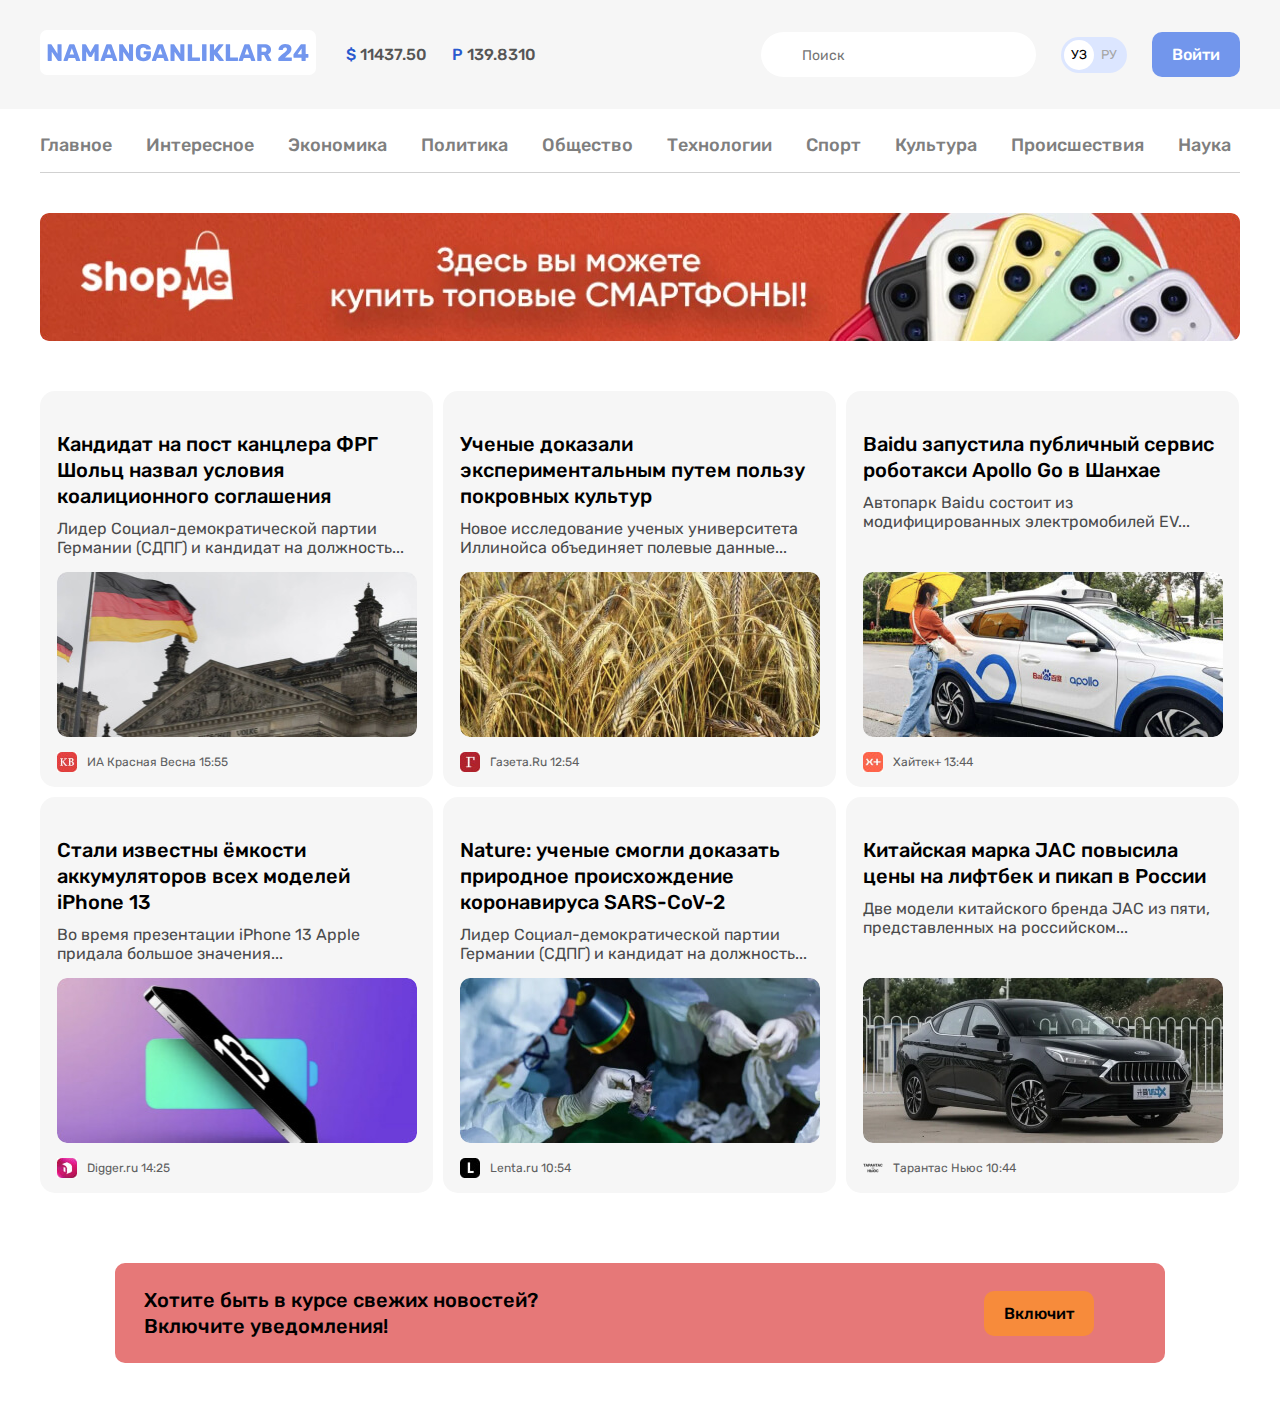
==== index.html @ 2411f26d "add notification cta" ====
<!DOCTYPE html>
<html lang="uz">
<head>
  <meta charset="UTF-8">
  <meta http-equiv="X-UA-Compatible" content="IE=edge">
  <meta name="viewport" content="width=device-width, initial-scale=1.0">

  <!-- CSS -->
  <link rel="stylesheet" href="css/normalize.css">
  <link rel="stylesheet" href="css/style.css">

  <!-- GOOGLE FONS -->
  <link rel="preconnect" href="https://fonts.googleapis.com">
  <link rel="preconnect" href="https://fonts.gstatic.com" crossorigin>
  <link href="https://fonts.googleapis.com/css2?family=Rubik:wght@400;500;700&display=swap" rel="stylesheet">

  <!-- Title -->
  <title>NAMANGANLIKLAR24</title>
</head>
<body>

  <!-- SITE HEADER -->
  <header class="site-header">
      <!-- SITE-HEADER-TOP -->

    <div class="site-header-top">
      <div class="site-header-top-container container">
          <!-- SITE LOGO -->

          <a class="site-logo" href="index.html">
            <img src="imgs/NAMANGANLIKLAR-24.svg" alt="site-loge-img" width="276" height="45">
          </a>

          <!-- CURRENCY RATES -->

          <ul class="currency-rates">
            <li class="currency-rates-item">
              <b class="currency-rates-tipe">$</b>
              <span class="currency-rates-value">11437.50</span>
            </li>
            <li class="currency-rates-item">
              <b class="currency-rates-tipe">P</b>
              <span class="currency-rates-value">139.8310</span>
            </li>
          </ul>

          <!-- GLOBAL-SEARCH-FORM -->
          <form class="global-search-form" action="https://echo.htmlacademy.ru" method="get">
            <input class="global-search-form-input" type="search" name="search" placeholder="Поиск" aria-label="Поиск" required>
        </form>
          <!-- LANG TOGGLE -->

          <div class="lang-toggle">
            <a class="lang-toggle-link lang-toggle-link-active" href="index.html">УЗ</a>
            <a class="lang-toggle-link" href="index.html/ru">РУ</a>
          </div>

          <!-- SITE HEADER AUTH -->
            <a class="button button-primary" href="#">Войти</a>
      </div>
    </div>


    <!-- HEADER BOTTOM -->

    <div class="container">
      <!-- SITENAV -->

      <nav class="site-nav">
        <ul class="site-nav-list">
          <li class="sitenav-item"><a class="sitenav-link" href="#">Главное </a> </li>
          <li class="sitenav-item"><a class="sitenav-link" href="#">Интересное </a> </li>
        <li class="sitenav-item"><a class="sitenav-link" href="#">Экономика </a> </li>
        <li class="sitenav-item"><a class="sitenav-link" href="#">Политика </a> </li>
        <li class="sitenav-item"><a class="sitenav-link" href="#">Общество </a> </li>
        <li class="sitenav-item"><a class="sitenav-link" href="#">Технологии </a> </li>
        <li class="sitenav-item"><a class="sitenav-link" href="#">Спорт </a> </li>
        <li class="sitenav-item"><a class="sitenav-link" href="#">Культура </a> </li>
        <li class="sitenav-item"><a class="sitenav-link" href="#">Происшествия </a> </li>
        <li class="sitenav-item"><a class="sitenav-link" href="#">Наука </a> </li>
      </ul>
    </nav>

    <!-- SITE-HEADER-BANNER -->
    <aside>
      <a class="site-header-banner-link" href="https://olcha.uz" target="_blank">
        <img class="site-header-banner-img" src="imgs/banner-N24.jpg" alt="site-header-banner-link" width="1200" height="128" srcset="imgs/banner-N24.jpg 1x , imgs/banner-N24@2x.jpg 2x">
      </a>
    </aside>
  </div>

</header>

<!-- SITE-MAIN-SECTION -->
  <main class="main-content">
    <div class="container">
      <!-- TOP-NEW -->
      <section class="top-news">
        <!-- NEWS-GRID-ITEM -->

        <!-- 1-item -->
        <article class="grid-item article-card">
          <div>
            <h3 class="article-card-heading">
              <a class="article-card-link" href="#">Кандидат на пост канцлера ФРГ Шольц назвал условия коалиционного соглашения</a>
            </h3>
            <p class="article-card-text">Лидер Социал-демократической партии Германии (СДПГ) и кандидат на должность...</p>
          </div>
          <img class="article-card-img" src="imgs/grid-news/germany.jpg" alt="germany-flag-photo" width="360" height="165" srcset="imgs/grid-news/germany.jpg 1x , imgs/grid-news/germany@2x.jpg 2x">
          <footer class="article-card-footer">
            <img class="article-card-source-icon" src="imgs/grid-news/krasnaya-visna.jpg" alt="krasnaya-visna-logo" width="20" height="20" srcset="imgs/grid-news/krasnaya-visna.jpg 1x, imgs/grid-news/krasnaya-visna@2x.jpg 2x">
            <div class="article-card-source-time">
              <span class="article-card-source">ИА Красная Весна</span>
              <time datetime="2023-04-15T15:55:00">15:55</time>
            </div>
          </footer>
        </article>

        <!-- 2-item -->
        <article class="grid-item article-card">
          <div>
            <h3 class="article-card-heading">
              <a class="article-card-link" href="#">Ученые доказали экспериментальным путем пользу покровных культур</a>
            </h3>
            <p class="article-card-text">Новое исследование ученых университета Иллинойса объединяет полевые данные...</p>
          </div>
          <img class="article-card-img" src="imgs/grid-news/wheat.jpg" alt="wheat-photo" width="360" height="165" srcset="imgs/grid-news/wheat.jpg 1x, imgs/grid-news/wheat@2x.jpg 2x">
          <footer class="article-card-footer">
            <img class="article-card-source-icon" src="imgs/grid-news/gazita.ru.jpg" alt="gazita.ru-icon" width="20" height="20" srcset="imgs/grid-news/gazita.ru.jpg 1x, imgs/grid-news/gazita.ru@2x.jpg ">
            <div class="article-card-source-time">
              <span class="article-card-source">Газета.Ru</span>
              <time datetime="2023-04-15T12:54:00">12:54</time>
            </div>
          </footer>
        </article>

        <!-- 3-item -->
        <article class="grid-item article-card">
          <div>
            <h3 class="article-card-heading">
              <a class="article-card-link" href="#">Baidu запустила публичный сервис роботакси Apollo Go в Шанхае</a>
            </h3>
            <p class="article-card-text">Автопарк Baidu состоит из модифицированных электромобилей EV... </p>
          </div>
          <img class="article-card-img" src="imgs/grid-news/Apollo-Go.jpg" alt="taxi-type" width="360" height="165" srcset="imgs/grid-news/Apollo-Go.jpg 1x, imgs/grid-news/Apollo-Go@2x.jpg 2x">
          <footer class="article-card-footer">
            <img class="article-card-source-icon" src="imgs/grid-news/hytek-plus.jpg" alt="icon" width="20" height="20" srcset="imgs/grid-news/hytek-plus.jpg 1x, imgs/grid-news/hytek-plus@2x.jpg 2x">
            <div class="article-card-source-time">
              <span class="article-card-source">Хайтек+</span>
              <time datetime="2023-04-15T13:44:00">13:44</time>
            </div>
          </footer>
        </article>

        <!-- 4-item -->
        <article class="grid-item article-card">
          <div>
            <h3 class="article-card-heading">
              <a class="article-card-link" href="#">Стали известны ёмкости аккумуляторов всех моделей iPhone 13</a>
            </h3>
            <p class="article-card-text">Во время презентации iPhone 13 Apple придала большое значения...</p>
          </div>
          <img class="article-card-img" src="imgs/grid-news/iphone-13.jpg" alt="iphone-13" width="360" height="165" srcset="imgs/grid-news/iphone-13.jpg 1x, imgs/grid-news/iphone-13@2x.jpg 2x">
          <footer class="article-card-footer">
            <img class="article-card-source-icon" src="imgs/grid-news/digger.ru.jpg" alt="" width="20" height="20" srcset="imgs/grid-news/digger.ru.jpg 1x, imgs/grid-news/digger.ru@2x.jpg 2x">
            <div class="article-card-source-time">
              <span class="article-card-source">Digger.ru</span>
              <time datetime="2023-04-15T14:25:00">14:25</time>
            </div>
          </footer>
        </article>

        <!-- 5-item -->
        <article class="grid-item article-card">
          <div>
            <h3 class="article-card-heading">
              <a class="article-card-link" href="#">Nature: ученые смогли доказать природное происхождение коронавируса SARS-CoV-2</a>
            </h3>
            <p class="article-card-text">Лидер Социал-демократической партии Германии (СДПГ) и кандидат на должность...</p>
          </div>
          <img class="article-card-img" src="imgs/grid-news/SARS-CoV-2.jpg" alt="doctors" width="360" height="165" srcset="imgs/grid-news/SARS-CoV-2.jpg 1x, imgs/grid-news/SARS-CoV-2@2x.jpg 2x">
          <footer class="article-card-footer">
            <img class="article-card-source-icon" src="imgs/grid-news/lenta.ru.jpg" alt="" width="20" height="20" srcset="imgs/grid-news/lenta.ru.jpg 1x, imgs/grid-news/lenta.ru@2x.jpg 2x">
            <div class="article-card-source-time">
              <span class="article-card-source">Lenta.ru</span>
              <time datetime="2023-04-15T10:54:00">10:54</time>
            </div>
          </footer>
        </article>

        <!-- 6-item -->
        <article class="grid-item article-card">
          <div>
            <h3 class="article-card-heading">
              <a class="article-card-link" href="#">Китайская марка JAC повысила цены на лифтбек и пикап в России</a>
            </h3>
            <p class="article-card-text">Две модели китайского бренда JAC из пяти, представленных на российском...</p>
          </div>
          <img class="article-card-img" src="imgs/grid-news/JAC-car.jpg" alt="JAC-car" width="360" height="165" srcset="imgs/grid-news/JAC-car.jpg 1x, imgs/grid-news/JAC-car@2x.jpg 2x">
          <footer class="article-card-footer">
            <img class="article-card-source-icon" src="imgs/grid-news/taranatas-news.png" alt="" width="20" height="20" srcset="imgs/grid-news/taranatas-news.png 1x, imgs/grid-news/taranatas-news@2x.png 2x">
            <div class="article-card-source-time">
              <span class="article-card-source">Тарантас Ньюс</span>
              <time datetime="2023-04-15T10:44:00">10:44</time>
            </div>
          </footer>
        </article>
      </section>

      <!-- NOTIFICATION CTA -->

      <section class="notification-cta">
        <div class="notification-cta-text">Хотите быть в курсе свежих новостей?
          <br> Включите уведомления!
        </div>
        <button class="button button-orange">Включит</button>
      </section>
    </div>
  </main>
</body>
</html>
---- css/style.css ----
*{
  box-sizing: border-box;
}

*:focus{
  outline: 5px dotted #7296ec;
  outline-offset: 3px;
}
html{
  height: 100%;
  scroll-behavior: smooth;
}
body{
  display: flex;
  flex-direction: column;
  height: 100%;
  margin: 0;
  padding: 0;
  font-family: "Rubik", "Arial",  sans-serif;
  font-style: normal;
  font-weight: 400;
  font-size: 16px;
  line-height: 22px;
  color: #4A4B4C;
  line-height: normal;

}


/* CONTAINER */

.container{
  width: 100%;
  max-width: 1240px;
  padding-right: 20px;
  padding-left: 20px;
  margin-right: auto;
  margin-left: auto;
}
/* SITE HEADER */

/* SITE-HEADER TOP */

.site-header-top {
  background: #F6F6F6;
  padding-top: 30px;
  padding-bottom: 30px;
  margin-bottom: 10px;
}
.site-header-top-container{
  display: flex;
  align-items: center;

}

.site-logo{
  margin-right: 30px;
}
.site-logo:hover{
  opacity: 0.8;
}

.site-logo:active{
  opacity: 0.6;
}

/* currency-rates */

.currency-rates {
  display: flex;
  align-items:center;
  margin: 0;
  padding: 0;
  margin-right: auto;
  list-style: none;
}
.currency-rates-item:not(:last-child) {
  margin-right: 25px;
}

.currency-rates-tipe {
  font-weight: 500;
  font-size: 16px;
  line-height: 19px;
  color: #2959ce;
}
.currency-rates-value {
  font-weight: 500;
  font-size: 16px;
  line-height: 19px;
  color:#555555;
}

/* GLOBAL_SEARCH_FORM */

.global-search-form {
  margin-right: 25px;
}

.global-search-form-input {
  width: 275px;
  padding-top: 15px;
  padding-bottom: 13px;
  padding-left: 41px;
  background: #FFFFFF;
  border-radius: 60px;
  font-size: 14px;
  line-height: 17px;
  color: #8D8D8D;
  border:none;
}

/* LANG TOGGLE */
.lang-toggle {
  display: flex;
  padding: 3px;
  background: #DCE6FF;
  border-radius: 39px;
  margin-right: 25px;
}
.lang-toggle-link {
  margin: 0;
  width: 30px;
  height: 30px;
  border-radius: 50%;
  line-height: 30px;
  font-weight: 400;
  font-size: 13px;
  line-height: 30px;
  text-align: center;
  text-decoration: none;
  color: #a6a6a6;
}

.lang-toggle-link:active {
  background-color: #fff;

}
.lang-toggle-link-active {
  background-color: #fff;
  color:#000000;
}

/* BUTTON */
.button {
  border:none;
  font-size: 16px;
  line-height: 19px;
  font-weight: 500;
  display: inline-block;
  text-align: center;
  padding: 13px 20px;
  text-decoration: none;
  border-radius: 10px;
  cursor: pointer;
}
.button-primary {
  background: #7296ec;
  color:#fff;
}

.button-orange {
  background: #F78B3B;
}

button:hover{
  opacity: 0.8;
}

button:active{
  opacity: 0.6;
}

/* SITENAV */

.site-nav {
  padding-bottom: 12px;
  padding-top: 12px;
  border-bottom: 1px solid #d1d1d1;
  margin-bottom: 40px;
}
.site-nav-list {
  display: flex;
  flex-wrap: wrap;
  align-items:center;
  list-style: none;
  margin: 0;
  padding: 0;
  margin-right: auto;
  margin-left: auto;

}

.sitenav-item{
  margin-top: 4px;
  margin-bottom: 4px;
}
.sitenav-item:not(:last-child) {
  margin-right: 34px;

}
.sitenav-link {
  display: block;
  font-style: normal;
  font-weight: 500;
  font-size: 18px;
  line-height: 21px;
  text-align: center;
  color: #7F7F7F;
  text-decoration: none;
}

.sitenav-link:hover{
  color:#7296ec;
}

.sitenav-link:active{
  opacity: 0.6;
}

  /* site-header banner */

.site-header-banner-link{
  display: flex;
}

.site-header-banner-img{
  border-radius: 9px
}

/* GRID NEWS */
.top-news {
  display: flex;
  flex-wrap: wrap;
  padding-top: 50px;
  margin-left: -10px;
}

.grid-item {
  width: 393px;
  margin-left: 10px;
  margin-bottom: 10px;
}

.article-card {
  display: flex;
  flex-direction: column;
  padding: 20px 17px 15px;
  border-radius: 15px;
  background: #F6F6F6;
}
.article-card-heading {
  font-weight: 500;
  font-size: 20px;
  line-height: 26px;
  font-style: normal;
  margin-bottom: 10px;
}
.article-card-link {
  display: inline-block;
  text-decoration: none;
  color: #000000;
}
.article-card-link:hover {
  color:#7296ec;
}

.article-card-link:active {
  opacity: 0.6;
}

.article-card-text{
  margin-top: 0px;
  margin-bottom: 15px;
}

.article-card-img {
  margin-top: auto;
  display: block;
  width: 360px;
  height: 165px;
  border-radius: 10px;
  margin-bottom: 15px;
}
.article-card-footer {
  display: flex;
  align-items: center;
}
.article-card-source-icon {
  display: block;
  width: 20px;
  height: 20px;
  margin-right: 10px;
}
.article-card-source-time {
  font-size: 12px;
  line-height: 14px;
  color: #5e5f61;
}

/* NOTIFICATION CTA  */
.notification-cta {
  border-radius: 10px;
  width: 1050px;
  margin: 60px 75px;
  display: flex;
  justify-content: space-between;
  align-items: center;
  background-color: #e67878;
  padding: 24px 71px 24px 29px;
}
.notification-cta-text {
  font-weight: 500;
  font-size: 20px;
  line-height: 26px;
  color: #000000;
}
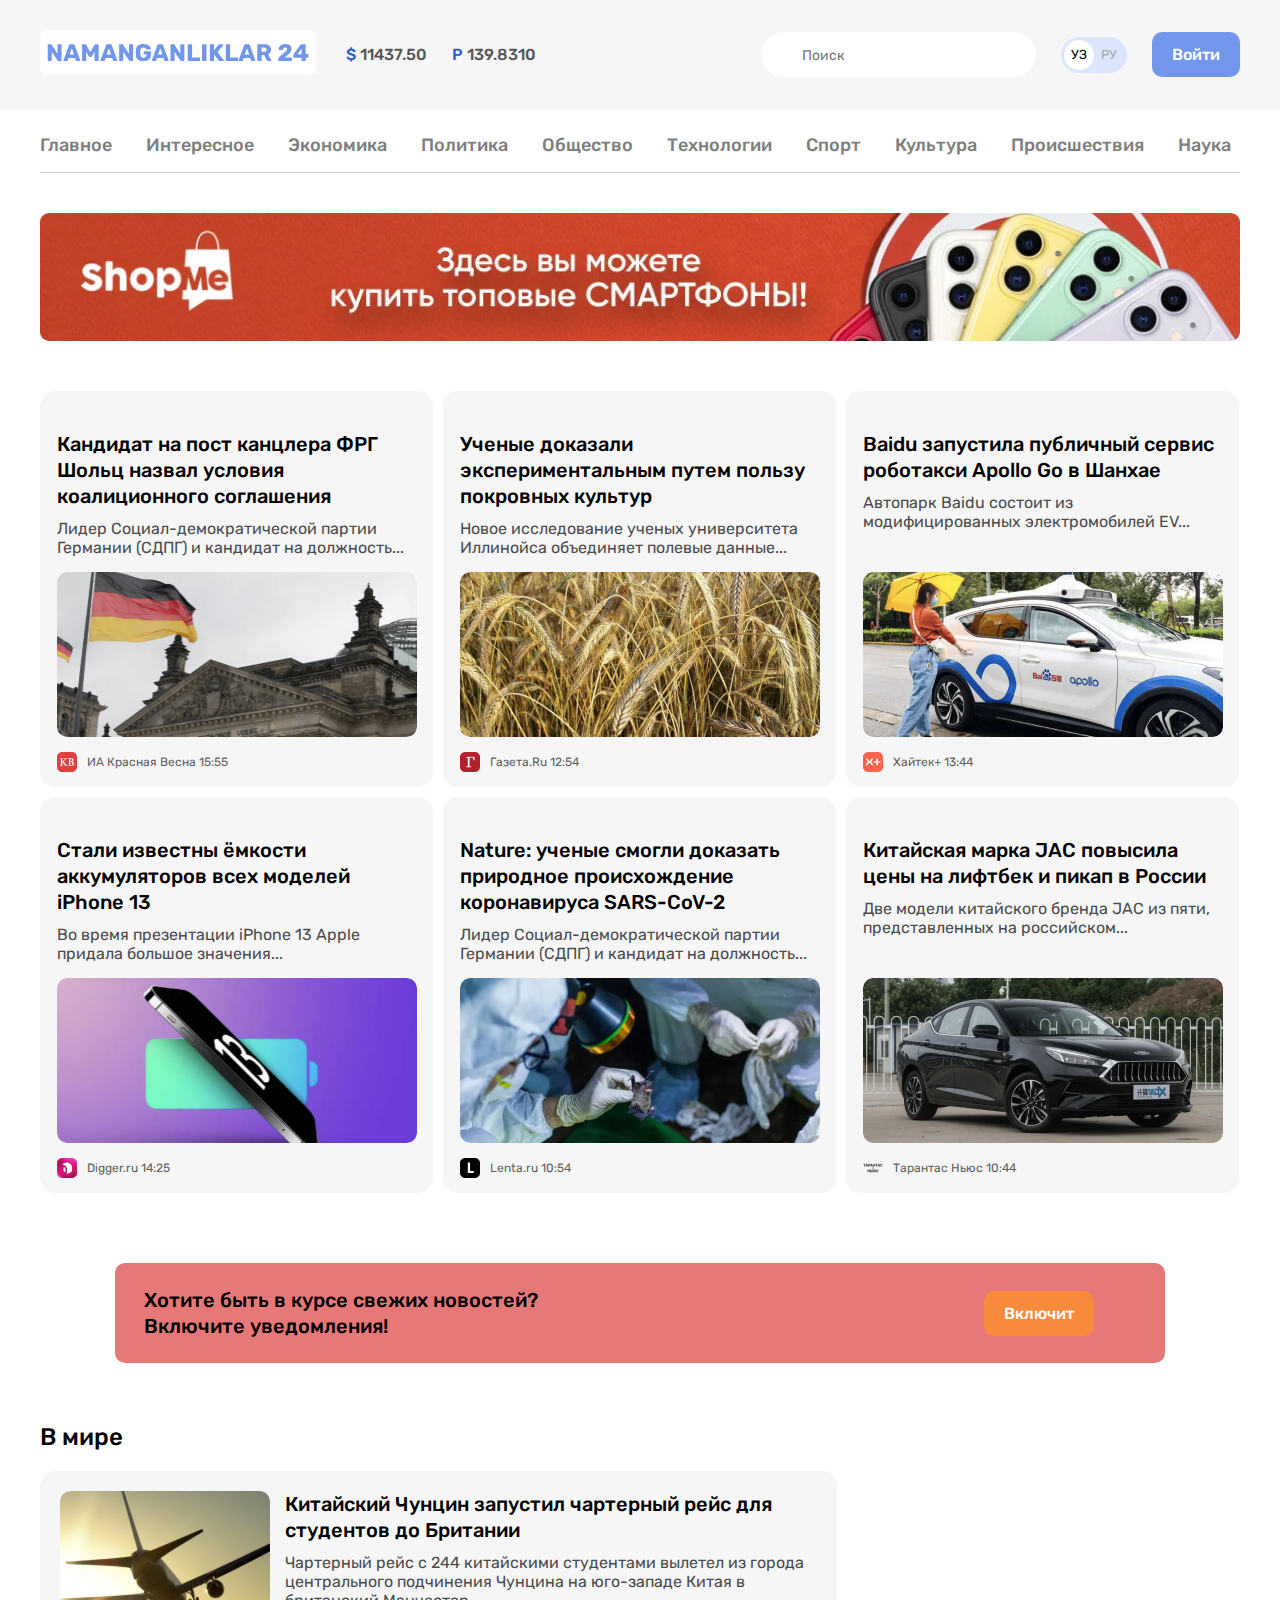
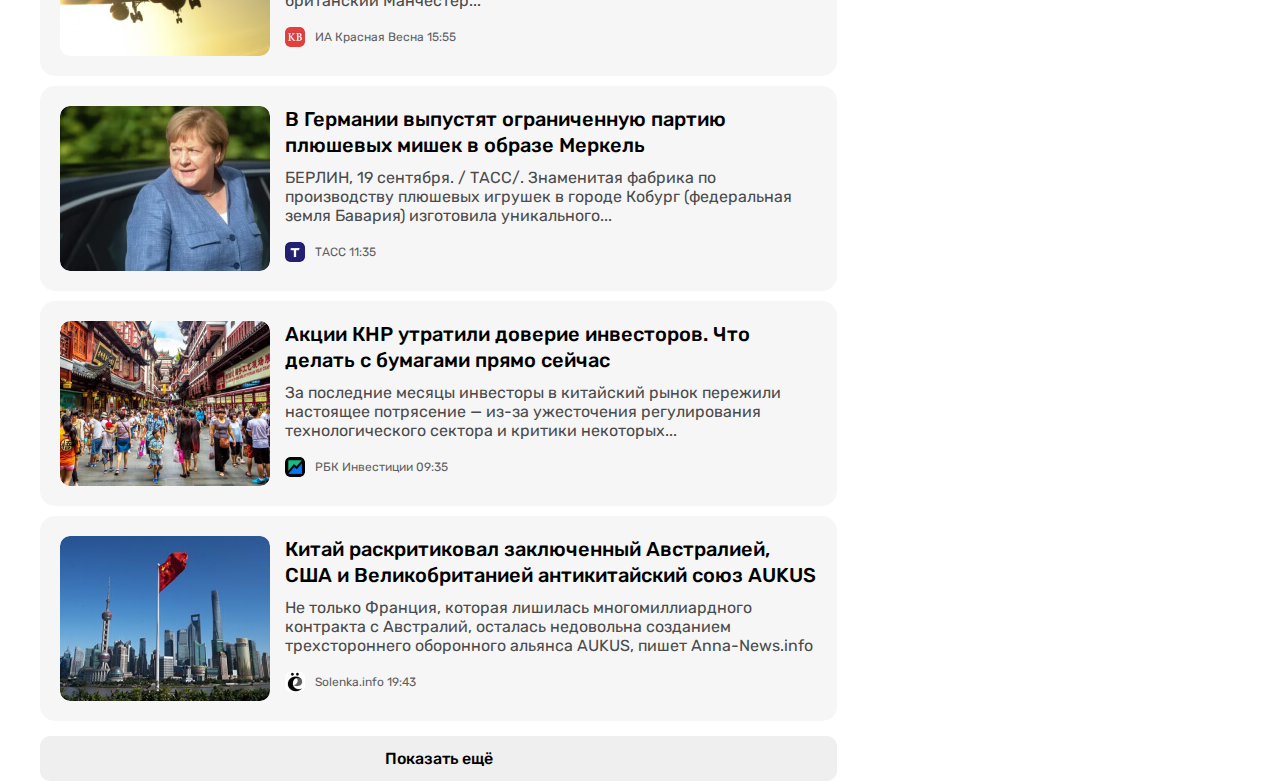
==== commit 7b185ea7: "add site main with button" ====
--- a/index.html
+++ b/index.html
@@ -215,6 +215,94 @@
         </div>
         <button class="button button-orange">Включит</button>
       </section>
+
+      <!-- WORLD NEWS -->
+
+      <section class="global-news">
+        <h2 class="global-news-heading">В мире</h2>
+        <div class="news-list">
+
+          <!-- 1-item -->
+          <div class="news-list-item article-card-horizontal">
+            <img class="article-card-horizontal-img" src="imgs/В мире/airplane.jpg" alt="airplane" width="210" height="165" srcset="imgs/В мире/airplane.jpg 1x, imgs/В мире/airplane@2x.jpg 2x">
+
+            <div class="article-card-horizontal-content">
+              <a class="article-card-horizontal-heading-link" href="#">
+                <h3 class="article-card-horizontal-heading">Китайский Чунцин запустил чартерный рейс для студентов до Британии</h3>
+              </a>
+                <p class="article-card-horizontal-text">Чартерный рейс с 244 китайскими студентами вылетел из города центрального подчинения Чунцина на юго-западе Китая в британский Манчестер...</p>
+
+              <footer class="article-card-horizontal-footer">
+                <img class="article-card-horizontal-source-icon" src="imgs/grid-news/krasnaya-visna.jpg" alt="krasnaya-visna-logo" width="20" height="20" srcset="imgs/grid-news/krasnaya-visna.jpg 1x, imgs/grid-news/krasnaya-visna@2x.jpg 2x">
+                <div class="article-card-horizontal-source-time">
+                  <span class="article-card-horizontal-source">ИА Красная Весна</span>
+                  <time datetime="2023-04-15T15:55:00">15:55</time>
+                </div>
+              </footer>
+            </div>
+          </div>
+
+          <!-- 2-item -->
+          <div class="news-list-item article-card-horizontal">
+            <img class="article-card-horizontal-img" src="imgs/В мире/woman.jpg" alt="" width="210" height="165" srcset="imgs/В мире/woman.jpg 1x, imgs/В мире/woman@2x.jpg 2x">
+
+            <div class="article-card-horizontal-content">
+              <a class="article-card-horizontal-heading-link" href="#">
+                <h3 class="article-card-horizontal-heading">В Германии выпустят ограниченную партию плюшевых мишек в образе Меркель</h3>
+              </a>     <p class="article-card-horizontal-text">БЕРЛИН, 19 сентября. / ТАСС/. Знаменитая фабрика по производству плюшевых игрушек в городе Кобург (федеральная земля Бавария) изготовила уникального...</p>
+
+              <footer class="article-card-horizontal-footer">
+                <img class="article-card-horizontal-source-icon" src="imgs/В мире/tacc.jpg" alt="krasnaya-visna-logo" width="20" height="20" srcset="imgs/В мире/tacc.jpg 1x, imgs/В мире/tacc@2x.jpg 2x">
+                <div class="article-card-horizontal-source-time">
+                  <span class="article-card-horizontal-source">ТАСС</span>
+                  <time datetime="2023-04-15T11:35:00">11:35</time>
+                </div>
+              </footer>
+            </div>
+          </div>
+
+          <!-- 3-item -->
+          <div class="news-list-item article-card-horizontal">
+            <img class="article-card-horizontal-img" src="imgs/В мире/street.jpg" alt="street with people" width="210" height="165" srcset="imgs/В мире/street.jpg 1x, imgs/В мире/street@2x.jpg 2x">
+
+            <div class="article-card-horizontal-content">
+              <a class="article-card-horizontal-heading-link" href="#">
+                <h3 class="article-card-horizontal-heading">Акции КНР утратили доверие инвесторов. Что делать с бумагами прямо сейчас</h3>
+              </a>    <p class="article-card-horizontal-text">За последние месяцы инвесторы в китайский рынок пережили настоящее потрясение — из-за ужесточения регулирования технологического сектора и критики некоторых...</p>
+
+              <footer class="article-card-horizontal-footer">
+                <img class="article-card-horizontal-source-icon" src="imgs/В мире/rbk.jpg" alt="krasnaya-visna-logo" width="20" height="20" srcset="imgs/В мире/rbk.jpg 1x, imgs/В мире/rbk@2x.jpg 2x">
+                <div class="article-card-horizontal-source-time">
+                  <span class="article-card-horizontal-source">РБК Инвестиции</span>
+                  <time datetime="2023-04-15T09:35:00">09:35</time>
+                </div>
+              </footer>
+            </div>
+          </div>
+
+          <!-- 4-item -->
+          <div class="news-list-item article-card-horizontal">
+            <img class="article-card-horizontal-img" src="imgs/В мире/AUKUS.jpg" alt="chines flag" width="210" height="165" srcset="imgs/В мире/AUKUS.jpg 1x, imgs/В мире/AUKUS@2x.jpg 2x">
+
+            <div class="article-card-horizontal-content">
+              <a class="article-card-horizontal-heading-link" href="#">
+                <h3 class="article-card-horizontal-heading">Китай раскритиковал заключенный Австралией, США и Великобританией антикитайский союз AUKUS</h3>
+              </a>
+
+              <p class="article-card-horizontal-text">Не только Франция, которая лишилась многомиллиардного контракта с Австралий, осталась недовольна созданием трехстороннего оборонного альянса AUKUS, пишет Anna-News.info</p>
+
+              <footer class="article-card-horizontal-footer">
+                <img class="article-card-horizontal-source-icon" src="imgs/В мире/salinka.info.jpg" alt="krasnaya-visna-logo" width="20" height="20" srcset="imgs/В мире/salinka.info.jpg 1x, imgs/В мире/salinka.info@2x.jpg 2x">
+                <div class="article-card-horizontal-source-time">
+                  <span class="article-card-horizontal-source">Solenka.info</span>
+                  <time datetime="2023-04-15T19:43:00">19:43</time>
+                </div>
+              </footer>
+            </div>
+          </div>
+        </div>
+        <button class="button button-block " type="button">Показать ещё </button>
+      </section>
     </div>
   </main>
 </body>
--- a/css/style.css
+++ b/css/style.css
@@ -161,8 +161,13 @@
 
 .button-orange {
   background: #F78B3B;
-}
-
+  color:#ffffff;
+}
+
+.button-block{
+  display: block;
+  width: 100%;
+}
 button:hover{
   opacity: 0.8;
 }
@@ -315,3 +320,92 @@
   line-height: 26px;
   color: #000000;
 }
+
+/* GLOBAL-NEWS */
+.global-news{
+  width: 797px;
+}
+
+.global-news-heading{
+  font-weight: 500;
+  font-size: 24px;
+  line-height: 28px;
+  color: #000000;
+  margin: 0;
+  margin-bottom: 20px;
+}
+
+.news-list{
+  display: flex;
+  flex-direction: column;
+  margin-bottom: 15px;
+}
+.news-list-item:not(:last-child) {
+  margin-bottom: 10px;
+
+}
+
+/* ARTICALE-CARD-HORIZONTAL */
+.article-card-horizontal {
+  display: flex;
+  align-items: flex-start;
+  padding: 20px 17px 20px 20px;
+  border-radius: 15px;
+  background: #F6F6F6;
+}
+.article-card-horizontal-img {
+  width: 210px;
+  height: 165px;
+  object-fit: cover;
+  margin-right: 15px;
+  border-radius: 10px;
+}
+.article-card-horizontal-content {
+  flex-grow: 1;
+
+}
+.article-card-horizontal-heading {
+  font-weight: 500;
+  font-size: 20px;
+  line-height: 26px;
+  font-style: normal;
+  margin: 0;
+  margin-bottom: 10px;
+}
+
+.article-card-horizontal-heading-link{
+  margin: 0;
+  display: inline-block;
+  text-decoration: none;
+  color: #000000;
+}
+
+.article-card-horizontal-heading-link:hover {
+  color:#7296ec;
+}
+
+.article-card-horizontal-heading-link:active {
+  opacity: 0.6;
+}
+.article-card-horizontal-text {
+  margin: 0;
+  margin-bottom: 17px;
+}
+.article-card-horizontal-footer {
+  display: flex;
+  align-items: center
+}
+.article-card-horizontal-source-icon {
+  width: 20px;
+  height: 20px;
+  border-radius: 5px;
+  object-fit: cover;
+  margin-right: 10px;
+}
+.article-card-horizontal-source-time {
+  display: block;
+  font-size: 12px;
+  line-height: normal;
+  color: #5e5f61;
+
+}
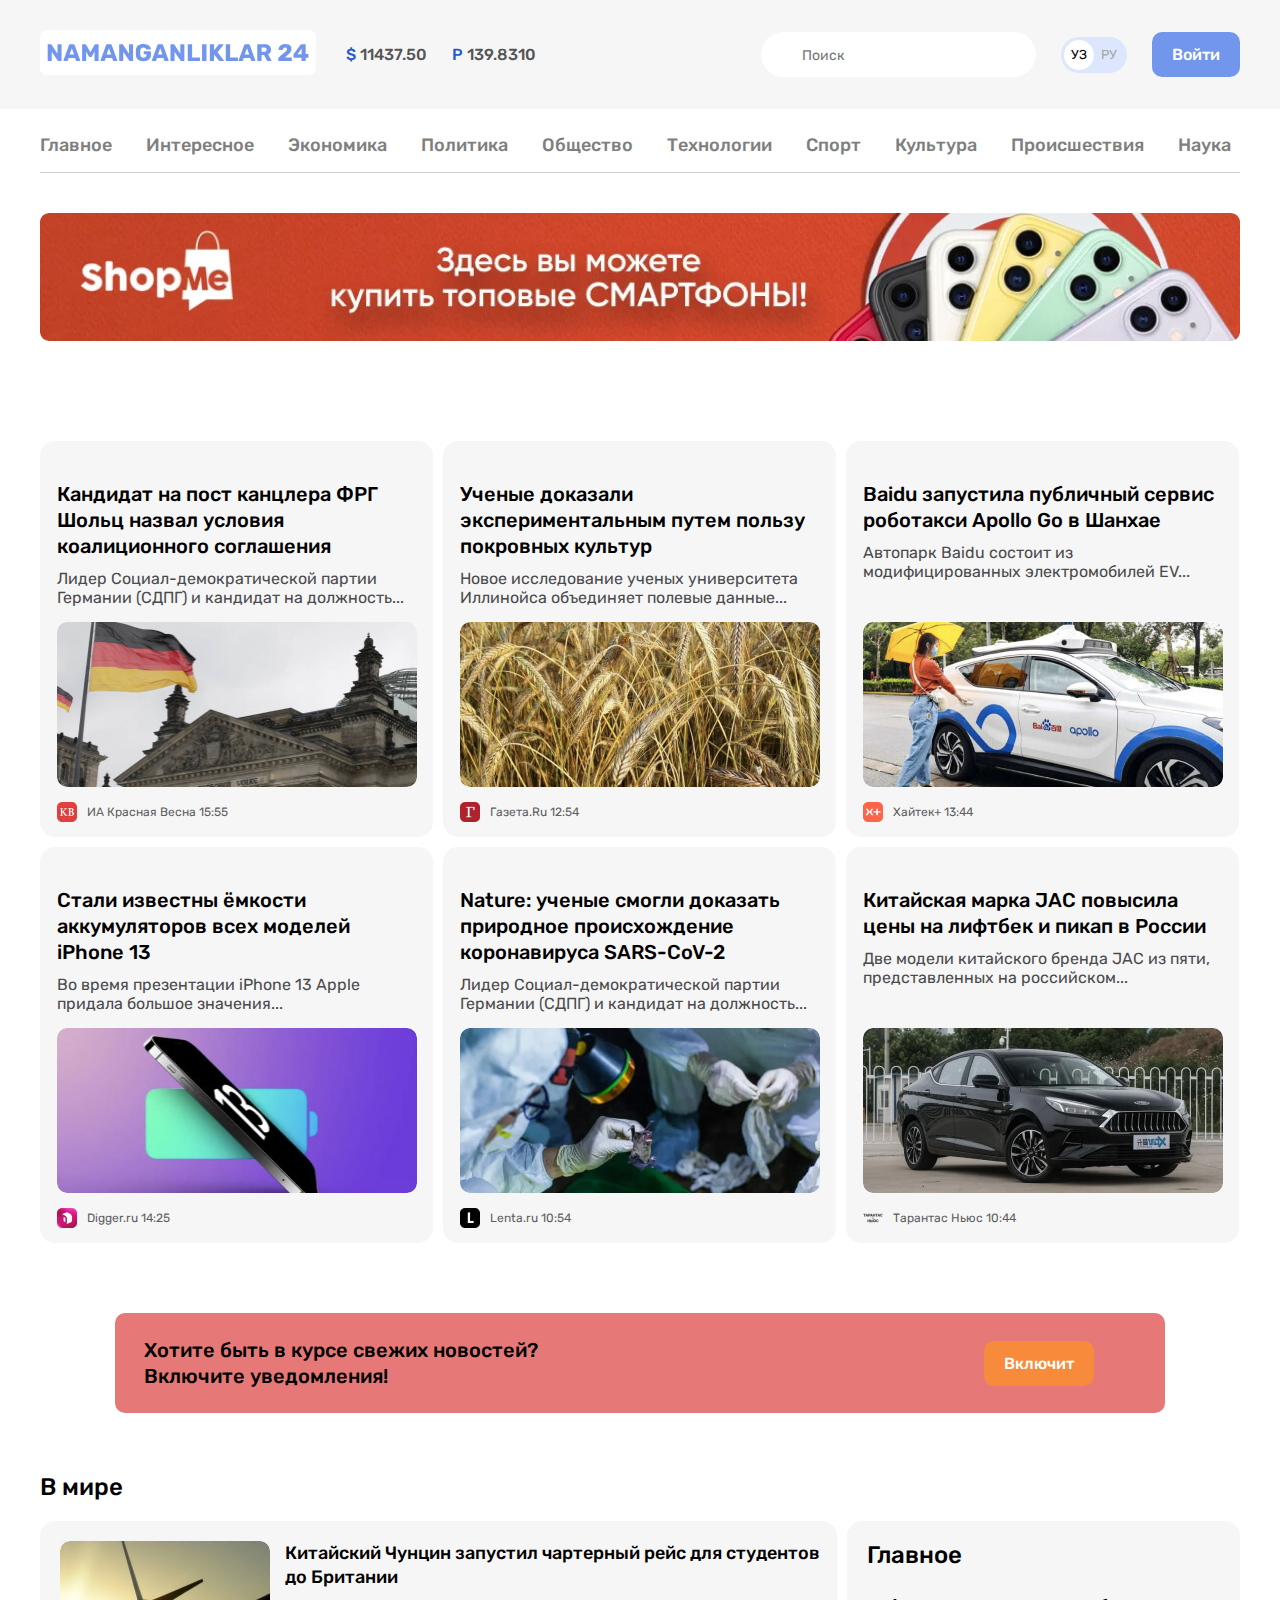
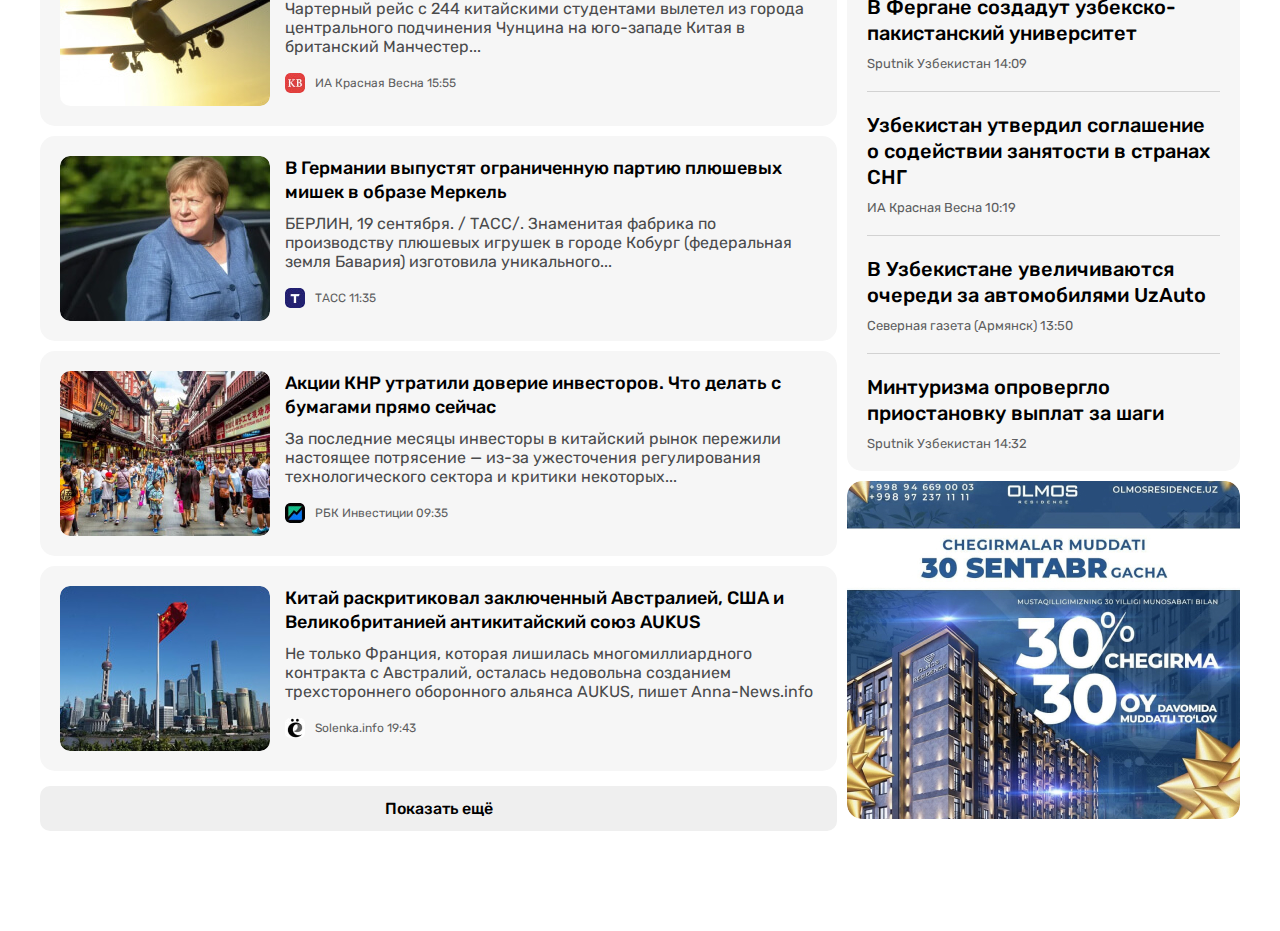
==== commit 1ed309cd: "add sitebar and finish main contant" ====
--- a/index.html
+++ b/index.html
@@ -216,93 +216,151 @@
         <button class="button button-orange">Включит</button>
       </section>
 
-      <!-- WORLD NEWS -->
-
-      <section class="global-news">
-        <h2 class="global-news-heading">В мире</h2>
-        <div class="news-list">
-
-          <!-- 1-item -->
-          <div class="news-list-item article-card-horizontal">
-            <img class="article-card-horizontal-img" src="imgs/В мире/airplane.jpg" alt="airplane" width="210" height="165" srcset="imgs/В мире/airplane.jpg 1x, imgs/В мире/airplane@2x.jpg 2x">
-
-            <div class="article-card-horizontal-content">
-              <a class="article-card-horizontal-heading-link" href="#">
-                <h3 class="article-card-horizontal-heading">Китайский Чунцин запустил чартерный рейс для студентов до Британии</h3>
-              </a>
-                <p class="article-card-horizontal-text">Чартерный рейс с 244 китайскими студентами вылетел из города центрального подчинения Чунцина на юго-западе Китая в британский Манчестер...</p>
-
-              <footer class="article-card-horizontal-footer">
-                <img class="article-card-horizontal-source-icon" src="imgs/grid-news/krasnaya-visna.jpg" alt="krasnaya-visna-logo" width="20" height="20" srcset="imgs/grid-news/krasnaya-visna.jpg 1x, imgs/grid-news/krasnaya-visna@2x.jpg 2x">
-                <div class="article-card-horizontal-source-time">
-                  <span class="article-card-horizontal-source">ИА Красная Весна</span>
-                  <time datetime="2023-04-15T15:55:00">15:55</time>
+
+      <!-- GLOBAL-NEWS HEADING -->
+      <h2 class="global-news-heading">В мире</h2>
+
+      <!-- GLOBAL NEWS -->
+
+      <div class="layout-1">
+        <section class="layout-2-3-main">
+          <div class="news-list">
+
+            <!-- 1-item -->
+            <div class="news-list-item article-card-horizontal">
+              <img class="article-card-horizontal-img" src="imgs/В мире/airplane.jpg" alt="airplane" width="210" height="165" srcset="imgs/В мире/airplane.jpg 1x, imgs/В мире/airplane@2x.jpg 2x">
+
+              <div class="article-card-horizontal-content">
+                <a class="article-card-horizontal-heading-link" href="#">
+                  <h3 class="article-card-horizontal-heading">Китайский Чунцин запустил чартерный рейс для студентов до Британии</h3>
+                </a>
+                  <p class="article-card-horizontal-text">Чартерный рейс с 244 китайскими студентами вылетел из города центрального подчинения Чунцина на юго-западе Китая в британский Манчестер...</p>
+
+                <footer class="article-card-horizontal-footer">
+                  <img class="article-card-horizontal-source-icon" src="imgs/grid-news/krasnaya-visna.jpg" alt="krasnaya-visna-logo" width="20" height="20" srcset="imgs/grid-news/krasnaya-visna.jpg 1x, imgs/grid-news/krasnaya-visna@2x.jpg 2x">
+                  <div class="article-card-horizontal-source-time">
+                    <span class="article-card-horizontal-source">ИА Красная Весна</span>
+                    <time datetime="2023-04-15T15:55:00">15:55</time>
+                  </div>
+                </footer>
+              </div>
+            </div>
+
+            <!-- 2-item -->
+            <div class="news-list-item article-card-horizontal">
+              <img class="article-card-horizontal-img" src="imgs/В мире/woman.jpg" alt="" width="210" height="165" srcset="imgs/В мире/woman.jpg 1x, imgs/В мире/woman@2x.jpg 2x">
+
+              <div class="article-card-horizontal-content">
+                <a class="article-card-horizontal-heading-link" href="#">
+                  <h3 class="article-card-horizontal-heading">В Германии выпустят ограниченную партию плюшевых мишек в образе Меркель</h3>
+                </a>     <p class="article-card-horizontal-text">БЕРЛИН, 19 сентября. / ТАСС/. Знаменитая фабрика по производству плюшевых игрушек в городе Кобург (федеральная земля Бавария) изготовила уникального...</p>
+
+                <footer class="article-card-horizontal-footer">
+                  <img class="article-card-horizontal-source-icon" src="imgs/В мире/tacc.jpg" alt="krasnaya-visna-logo" width="20" height="20" srcset="imgs/В мире/tacc.jpg 1x, imgs/В мире/tacc@2x.jpg 2x">
+                  <div class="article-card-horizontal-source-time">
+                    <span class="article-card-horizontal-source">ТАСС</span>
+                    <time datetime="2023-04-15T11:35:00">11:35</time>
+                  </div>
+                </footer>
+              </div>
+            </div>
+
+            <!-- 3-item -->
+            <div class="news-list-item article-card-horizontal">
+              <img class="article-card-horizontal-img" src="imgs/В мире/street.jpg" alt="street with people" width="210" height="165" srcset="imgs/В мире/street.jpg 1x, imgs/В мире/street@2x.jpg 2x">
+
+              <div class="article-card-horizontal-content">
+                <a class="article-card-horizontal-heading-link" href="#">
+                  <h3 class="article-card-horizontal-heading">Акции КНР утратили доверие инвесторов. Что делать с бумагами прямо сейчас</h3>
+                </a>    <p class="article-card-horizontal-text">За последние месяцы инвесторы в китайский рынок пережили настоящее потрясение — из-за ужесточения регулирования технологического сектора и критики некоторых...</p>
+
+                <footer class="article-card-horizontal-footer">
+                  <img class="article-card-horizontal-source-icon" src="imgs/В мире/rbk.jpg" alt="krasnaya-visna-logo" width="20" height="20" srcset="imgs/В мире/rbk.jpg 1x, imgs/В мире/rbk@2x.jpg 2x">
+                  <div class="article-card-horizontal-source-time">
+                    <span class="article-card-horizontal-source">РБК Инвестиции</span>
+                    <time datetime="2023-04-15T09:35:00">09:35</time>
+                  </div>
+                </footer>
+              </div>
+            </div>
+
+            <!-- 4-item -->
+            <div class="news-list-item article-card-horizontal">
+              <img class="article-card-horizontal-img" src="imgs/В мире/AUKUS.jpg" alt="chines flag" width="210" height="165" srcset="imgs/В мире/AUKUS.jpg 1x, imgs/В мире/AUKUS@2x.jpg 2x">
+
+              <div class="article-card-horizontal-content">
+                <a class="article-card-horizontal-heading-link" href="#">
+                  <h3 class="article-card-horizontal-heading">Китай раскритиковал заключенный Австралией, США и Великобританией антикитайский союз AUKUS</h3>
+                </a>
+
+                <p class="article-card-horizontal-text">Не только Франция, которая лишилась многомиллиардного контракта с Австралий, осталась недовольна созданием трехстороннего оборонного альянса AUKUS, пишет Anna-News.info</p>
+
+                <footer class="article-card-horizontal-footer">
+                  <img class="article-card-horizontal-source-icon" src="imgs/В мире/salinka.info.jpg" alt="krasnaya-visna-logo" width="20" height="20" srcset="imgs/В мире/salinka.info.jpg 1x, imgs/В мире/salinka.info@2x.jpg 2x">
+                  <div class="article-card-horizontal-source-time">
+                    <span class="article-card-horizontal-source">Solenka.info</span>
+                    <time datetime="2023-04-15T19:43:00">19:43</time>
+                  </div>
+                </footer>
+              </div>
+            </div>
+          </div>
+          <button class="button button-block" type="button">Показать ещё </button>
+        </section>
+
+        <!-- SITEBAR -->
+
+        <div class="layout-1-3-sitebar">
+          <section class="layout-1-item siteber-news-card">
+            <h3 class="sitebar-news-card-heading">Главное</h3>
+            <ul class="sitebar-news-card-list">
+              <li class="sitebar-news-card-item">
+                <a class="sitebar-news-card-link" href= "#">В Фергане создадут узбекско-пакистанский университет</a>
+
+                <div class="sitebar-news-card-source-time">
+                  <span>Sputnik Узбекистан</span>
+                  <time datetime="2023-04-15T14:09:00">14:09</time>
                 </div>
-              </footer>
-            </div>
-          </div>
-
-          <!-- 2-item -->
-          <div class="news-list-item article-card-horizontal">
-            <img class="article-card-horizontal-img" src="imgs/В мире/woman.jpg" alt="" width="210" height="165" srcset="imgs/В мире/woman.jpg 1x, imgs/В мире/woman@2x.jpg 2x">
-
-            <div class="article-card-horizontal-content">
-              <a class="article-card-horizontal-heading-link" href="#">
-                <h3 class="article-card-horizontal-heading">В Германии выпустят ограниченную партию плюшевых мишек в образе Меркель</h3>
-              </a>     <p class="article-card-horizontal-text">БЕРЛИН, 19 сентября. / ТАСС/. Знаменитая фабрика по производству плюшевых игрушек в городе Кобург (федеральная земля Бавария) изготовила уникального...</p>
-
-              <footer class="article-card-horizontal-footer">
-                <img class="article-card-horizontal-source-icon" src="imgs/В мире/tacc.jpg" alt="krasnaya-visna-logo" width="20" height="20" srcset="imgs/В мире/tacc.jpg 1x, imgs/В мире/tacc@2x.jpg 2x">
-                <div class="article-card-horizontal-source-time">
-                  <span class="article-card-horizontal-source">ТАСС</span>
-                  <time datetime="2023-04-15T11:35:00">11:35</time>
+              </li>
+
+
+              <li class="sitebar-news-card-item">
+                <a class="sitebar-news-card-link" href= "#">Узбекистан утвердил соглашение о содействии занятости в странах СНГ</a>
+
+                <div class="sitebar-news-card-source-time">
+                  <span>ИА Красная Весна</span>
+                  <time datetime="2023-04-15T10:19:00">10:19</time>
                 </div>
-              </footer>
-            </div>
-          </div>
-
-          <!-- 3-item -->
-          <div class="news-list-item article-card-horizontal">
-            <img class="article-card-horizontal-img" src="imgs/В мире/street.jpg" alt="street with people" width="210" height="165" srcset="imgs/В мире/street.jpg 1x, imgs/В мире/street@2x.jpg 2x">
-
-            <div class="article-card-horizontal-content">
-              <a class="article-card-horizontal-heading-link" href="#">
-                <h3 class="article-card-horizontal-heading">Акции КНР утратили доверие инвесторов. Что делать с бумагами прямо сейчас</h3>
-              </a>    <p class="article-card-horizontal-text">За последние месяцы инвесторы в китайский рынок пережили настоящее потрясение — из-за ужесточения регулирования технологического сектора и критики некоторых...</p>
-
-              <footer class="article-card-horizontal-footer">
-                <img class="article-card-horizontal-source-icon" src="imgs/В мире/rbk.jpg" alt="krasnaya-visna-logo" width="20" height="20" srcset="imgs/В мире/rbk.jpg 1x, imgs/В мире/rbk@2x.jpg 2x">
-                <div class="article-card-horizontal-source-time">
-                  <span class="article-card-horizontal-source">РБК Инвестиции</span>
-                  <time datetime="2023-04-15T09:35:00">09:35</time>
+              </li>
+
+              <li class="sitebar-news-card-item">
+                <a class="sitebar-news-card-link" href= "#">В Узбекистане увеличиваются очереди за автомобилями UzAuto</a>
+
+                <div class="sitebar-news-card-source-time">
+                  <span>Северная газета (Армянск)</span>
+                  <time datetime="2023-04-15T13:50:00">13:50</time>
                 </div>
-              </footer>
-            </div>
-          </div>
-
-          <!-- 4-item -->
-          <div class="news-list-item article-card-horizontal">
-            <img class="article-card-horizontal-img" src="imgs/В мире/AUKUS.jpg" alt="chines flag" width="210" height="165" srcset="imgs/В мире/AUKUS.jpg 1x, imgs/В мире/AUKUS@2x.jpg 2x">
-
-            <div class="article-card-horizontal-content">
-              <a class="article-card-horizontal-heading-link" href="#">
-                <h3 class="article-card-horizontal-heading">Китай раскритиковал заключенный Австралией, США и Великобританией антикитайский союз AUKUS</h3>
-              </a>
-
-              <p class="article-card-horizontal-text">Не только Франция, которая лишилась многомиллиардного контракта с Австралий, осталась недовольна созданием трехстороннего оборонного альянса AUKUS, пишет Anna-News.info</p>
-
-              <footer class="article-card-horizontal-footer">
-                <img class="article-card-horizontal-source-icon" src="imgs/В мире/salinka.info.jpg" alt="krasnaya-visna-logo" width="20" height="20" srcset="imgs/В мире/salinka.info.jpg 1x, imgs/В мире/salinka.info@2x.jpg 2x">
-                <div class="article-card-horizontal-source-time">
-                  <span class="article-card-horizontal-source">Solenka.info</span>
-                  <time datetime="2023-04-15T19:43:00">19:43</time>
+              </li>
+
+              <li class="sitebar-news-card-item">
+                <a class="sitebar-news-card-link" href= "#">Минтуризма опровергло приостановку выплат за шаги</a>
+
+                <div class="sitebar-news-card-source-time">
+                  <span>Sputnik Узбекистан</span>
+                  <time datetime="2023-04-15T14:32:00">14:32</time>
                 </div>
-              </footer>
-            </div>
-          </div>
+              </li>
+
+            </ul>
+          </section>
+
+          <aside class="layout-1-item satebar-ad">
+            <a class="sitebar-ad-link" href="#">
+              <img class="sitebar-ad-img" src="imgs/olmos-residence.jpg" alt="olmos-residence" width="393" height="338" srcset="imgs/olmos-residence.jpg 1x, imgs/olmos-residence@2x.jpg 2x">
+            </a>
+          </aside>
         </div>
-        <button class="button button-block " type="button">Показать ещё </button>
-      </section>
+        </div>
     </div>
   </main>
 </body>
--- a/css/style.css
+++ b/css/style.css
@@ -233,6 +233,12 @@
   border-radius: 9px
 }
 
+
+.main-content{
+  flex-grow: 1;
+  padding-top: 50px;
+  padding-bottom: 100px;
+}
 /* GRID NEWS */
 .top-news {
   display: flex;
@@ -322,9 +328,7 @@
 }
 
 /* GLOBAL-NEWS */
-.global-news{
-  width: 797px;
-}
+
 
 .global-news-heading{
   font-weight: 500;
@@ -365,9 +369,10 @@
 
 }
 .article-card-horizontal-heading {
-  font-weight: 500;
-  font-size: 20px;
-  line-height: 26px;
+  font-style: normal;
+  font-weight: 500;
+  font-size: 18px;
+  line-height: 24px;
   font-style: normal;
   margin: 0;
   margin-bottom: 10px;
@@ -409,3 +414,96 @@
   color: #5e5f61;
 
 }
+
+/* LAYOUT */
+.layout-1{
+  display: flex;
+  align-items: flex-start;
+}
+
+.layout-2-3-main{
+  width: 797px;
+  margin-right: 10px;
+}
+
+.layout-1-3-sitebar{
+  width: 393px;
+}
+.layout-1-item:not(:last-child){
+  margin-bottom: 10px;
+}
+/* SITEBAR-NEWS */
+
+.siteber-news-card {
+  background: #f6f6f6;
+  border-radius: 15px;
+  padding: 20px;
+}
+.sitebar-news-card-heading {
+  margin: 0;
+  font-style: normal;
+  font-weight: 500;
+  font-size: 24px;
+  line-height: 28px;
+  color: #000000;
+  margin-bottom: 25px;
+}
+
+.sitebar-news-card-list {
+  padding: 0;
+  margin: 0;
+  list-style: none;
+}
+.sitebar-news-card-item {
+  padding-top: 20px;
+  padding-bottom: 20px;
+}
+.sitebar-news-card-item:first-child {
+  padding-top: 0;
+}
+.sitebar-news-card-item:last-child {
+  padding-bottom: 0;
+}
+.sitebar-news-card-item:not(:last-child) {
+  border-bottom: 1px solid #D2D2D2;
+}
+
+.sitebar-news-card-link {
+  font-weight: 500;
+  font-size: 20px;
+  line-height: 26px;
+  font-style: normal;
+  margin: 0;
+  margin-bottom: 10px;
+  display: inline-block;
+  text-decoration: none;
+  color: #000000;
+}
+
+.sitebar-news-card-link:hover {
+  color:#7296ec;
+}
+
+.sitebar-news-card-link:active {
+  opacity: 0.6;
+}
+.sitebar-news-card-source-time {
+  font-size: 13px;
+  line-height: 15px;
+  display: block;
+  color: #5e5f61;
+}
+
+/* SITEBAR-AD */
+.satebar-ad{
+
+}
+.sitebar-ad-link {
+  display: flex;
+}
+.sitebar-ad-img {
+  object-fit: cover;
+  width: 393px;
+  height: 338px;
+  border-radius: 15px;
+}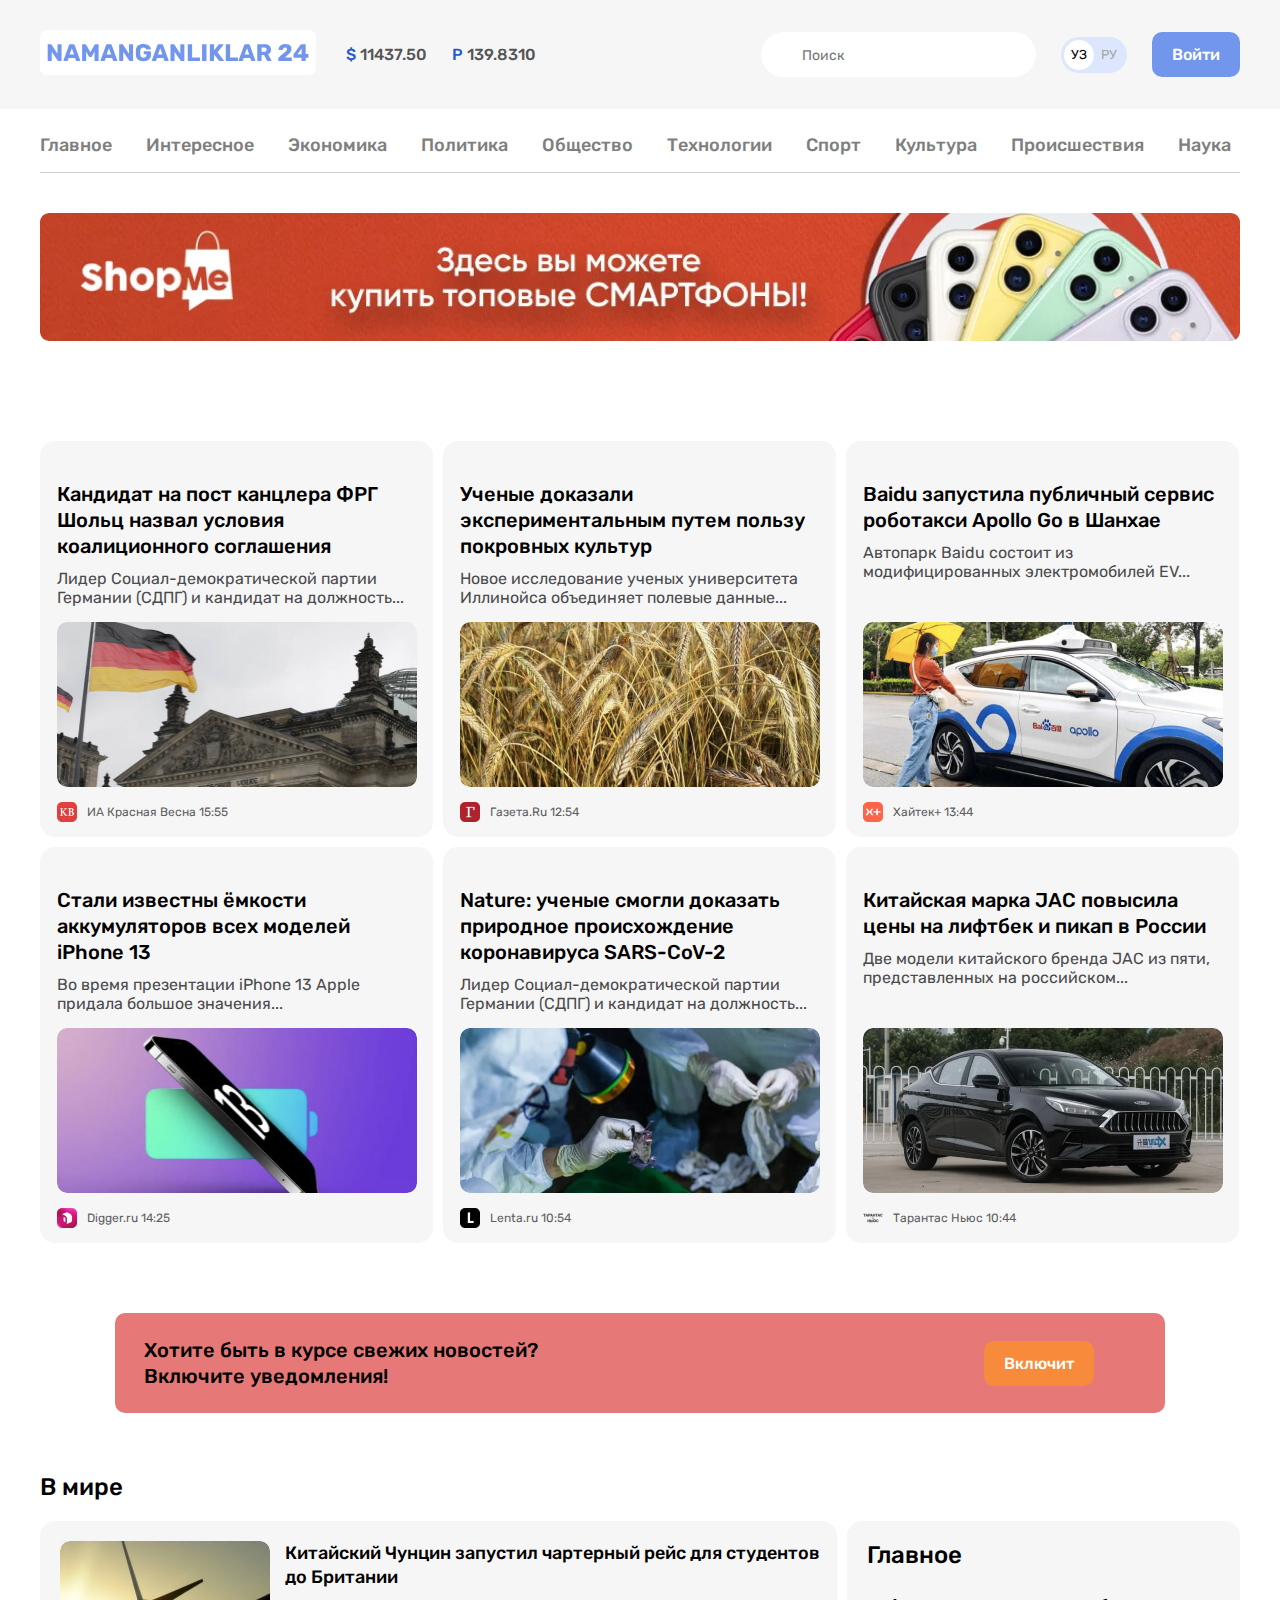
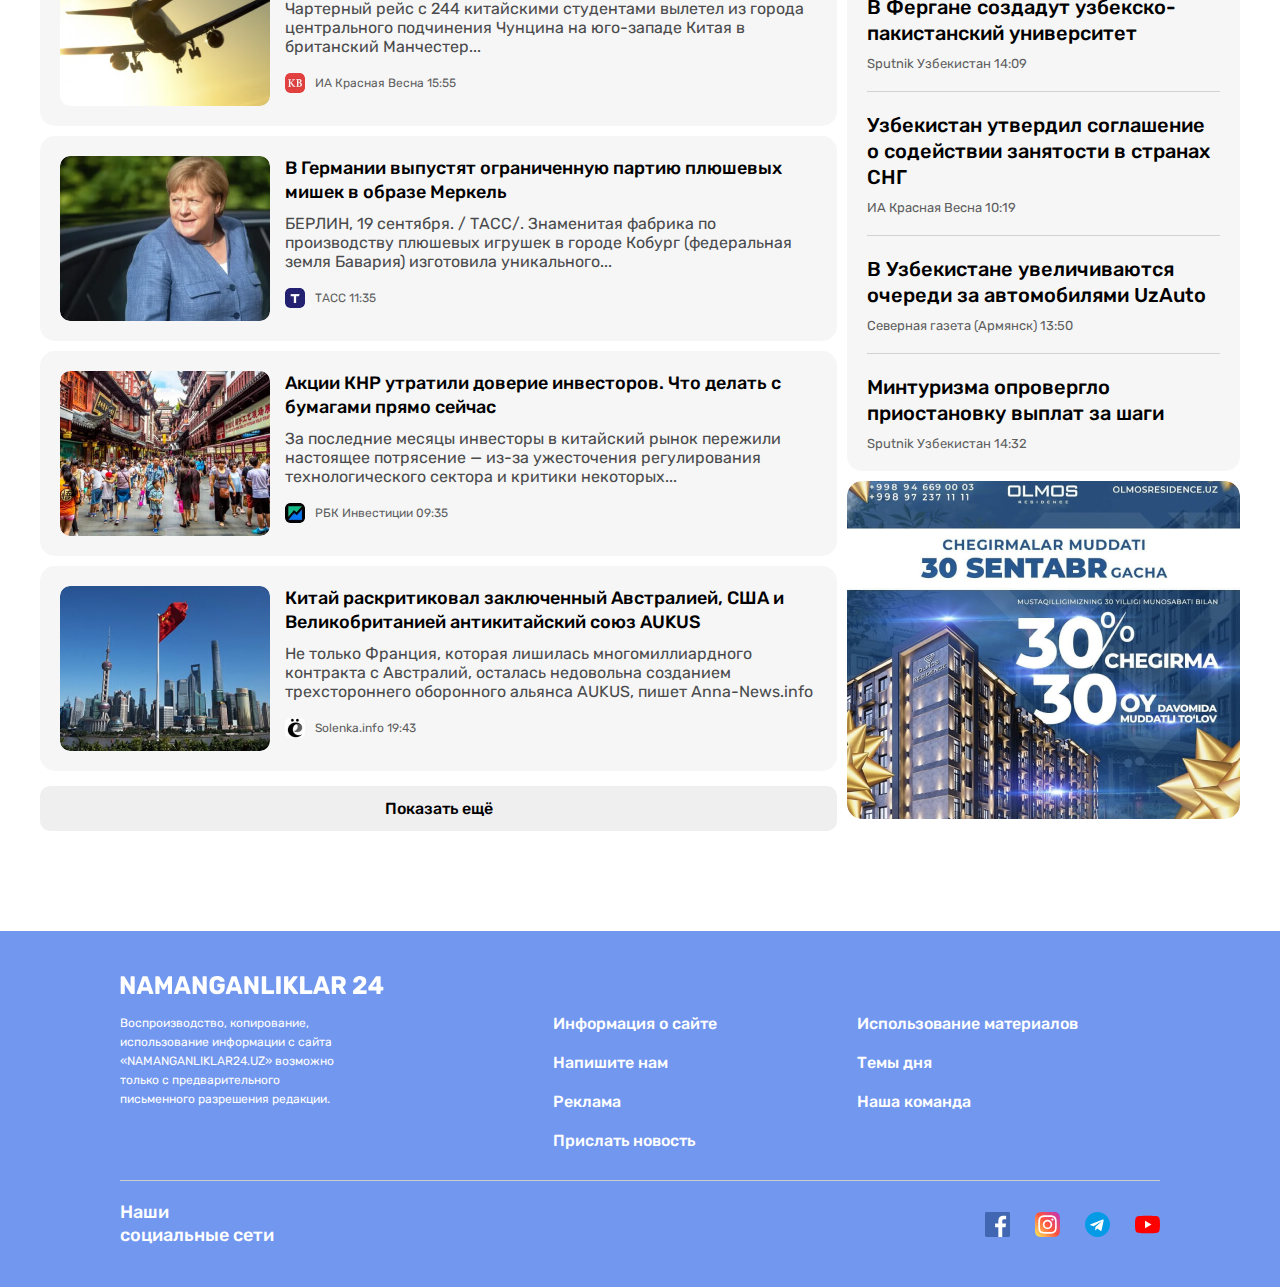
==== commit 0c5017e3: "finish site footer index and css styles" ====
--- a/index.html
+++ b/index.html
@@ -363,5 +363,106 @@
         </div>
     </div>
   </main>
+
+
+  <!-- SITE-FOOTER -->
+  <footer class="site-footer">
+    <div class="site-footer-container container">
+      <div class="site-footer-logo-wrapper">
+        <a href="index.html" class="site-footer-logo-link">
+          <img class="site-footer-logo-img" src="imgs/site-logo-white.svg" alt="site logo" width="264" height="28">
+        </a>
+      </div>
+
+      <div class="site-footer-about-links">
+        <div class="site-footer-about">
+          Воспроизводство, копирование, использование информации с сайта «NAMANGANLIKLAR24.UZ» возможно только с предварительного письменного разрешения редакции.
+        </div>
+
+        <div class="site-footer-links">
+          <ul class="dite-footer-links-list">
+
+            <li class="site-footer-links-item">
+              <a href="#" class="site-footer-links-link">
+                Информация о сайте
+              </a>
+            </li>
+
+            <li class="site-footer-links-item">
+              <a href="#" class="site-footer-links-link">
+                Напишите нам
+              </a>
+            </li>
+
+            <li class="site-footer-links-item">
+              <a href="#" class="site-footer-links-link">
+                Реклама
+              </a>
+            </li>
+
+            <li class="site-footer-links-item">
+              <a href="#" class="site-footer-links-link">
+                Прислать новость
+              </a>
+            </li>
+          </ul>
+
+
+          <ul class="dite-footer-links-list">
+            <li class="site-footer-links-item">
+              <a href="#" class="site-footer-links-link">
+                Использование материалов
+              </a>
+            </li>
+
+            <li class="site-footer-links-item">
+              <a href="#" class="site-footer-links-link">
+                Темы дня
+              </a>
+            </li>
+
+            <li class="site-footer-links-item">
+              <a href="#" class="site-footer-links-link">
+                Наша команда
+              </a>
+            </li>
+          </ul>
+        </div>
+      </div>
+        <hr class="site-footer-divider">
+
+        <div class="site-footer-socials">
+          <h2 class="site-footer-socials-text">Наши <br> социальные сети</h2>
+
+          <ul class="site-footer-socials-list">
+            <li class="site-footer-socials-item">
+              <a href="#" class="site-footer-socials-link">
+                <img class="site-footer-socials-img" src="imgs/icon-facebook.svg" alt="Facebook" width="25px" height="25px">
+              </a>
+            </li>
+
+            <li class="site-footer-socials-item">
+              <a href="https://www.instagram.com/namanganliklar24.uz/" class="site-footer-socials-link" target="_blank">
+                <img class="site-footer-socials-img" src="imgs/icon-instagram.svg" alt="Instagram" width="25px" height="25px">
+              </a>
+            </li>
+
+            <li class="site-footer-socials-item">
+              <a href="https://tg-me.com/NAMANGANLIKLAR" class="site-footer-socials-link">
+                <img class="site-footer-socials-img" src="imgs/icon-telegram.svg" alt="Telegram" width="25px" height="25px">
+              </a>
+            </li>
+
+            <li class="site-footer-socials-item">
+              <a href="https://www.youtube.com/@Namanganliklar24" class="site-footer-socials-link">
+                <img class="site-footer-socials-img" src="imgs/icon-youtube.svg" alt="YouTube" width="25px" height="25px">
+              </a>
+            </li>
+
+          </ul>
+        </div>
+
+    </div>
+  </footer>
 </body>
 </html>--- a/css/style.css
+++ b/css/style.css
@@ -495,9 +495,6 @@
 }
 
 /* SITEBAR-AD */
-.satebar-ad{
-
-}
 .sitebar-ad-link {
   display: flex;
 }
@@ -506,4 +503,119 @@
   width: 393px;
   height: 338px;
   border-radius: 15px;
+}
+
+
+/* SITE-FOOTER */
+footer *:focus{
+  outline: 3px dotted #fff;
+  outline-offset: 2px;
+}
+
+.site-footer {
+  background-color: #7297ef;
+  /* padding: 40px 100px; */
+  color: #fff;
+}
+
+.site-footer-container{
+  padding: 40px 100px;
+}
+.site-footer-logo-wrapper {
+  display: flex;
+  margin-bottom: 15px;
+}
+.site-footer-logo-link {
+  display: flex;
+}
+.site-footer-logo-link:hover {
+  opacity: 0.8;
+}
+.site-footer-logo-link:active {
+  opacity: 0.6;
+}
+.site-footer-logo-img {
+  width: 264px;
+  height: 28px;
+  object-fit: contain;
+}
+.site-footer-about-links {
+  display: flex;
+}
+.site-footer-about {
+  width: 230px;
+  font-size: 12px;
+  line-height: 19px;
+  margin-right: 203px;
+}
+
+.site-footer-links {
+  flex-grow: 1;
+  display: flex;
+
+}
+.dite-footer-links-list {
+  margin: 0;
+  padding: 0;
+  padding-right: 24px;
+  width: 50%;
+  list-style: none;
+  font-weight: 500;
+  font-size: 16px;
+  line-height: 19px;
+}
+.site-footer-links-item:not(:last-child) {
+  margin-bottom: 20px;
+}
+.site-footer-links-link {
+  display: inline-block;
+  text-decoration: none;
+  color: #fff
+}
+
+.site-footer-links-link:hover{
+  text-decoration: underline;
+}
+.site-footer-divider {
+  margin: 0;
+  height: 1px;
+  border: none;
+  background: #cecece;
+  margin-bottom: 20px;
+  margin-top: 30px;
+}
+.site-footer-socials {
+  display: flex;
+  justify-content: space-between;
+  align-items: center
+}
+.site-footer-socials-text {
+  margin: 0;
+  font-weight: 500;
+  font-size: 18px;
+  line-height: 23px;
+}
+.site-footer-socials-list {
+  display: flex;
+  align-items: center ;
+  list-style: none;
+  margin: 0;
+  padding: 0;
+}
+.site-footer-socials-item {
+
+}
+.site-footer-socials-item:not(:last-child) {
+  margin-right: 25px;
+}
+
+.site-footer-socials-link{
+  display: flex;
+}
+.site-footer-socials-img{
+  flex-shrink: 0;
+  width: 25px;
+  height: 25px;
+  object-fit: contain;
+
 }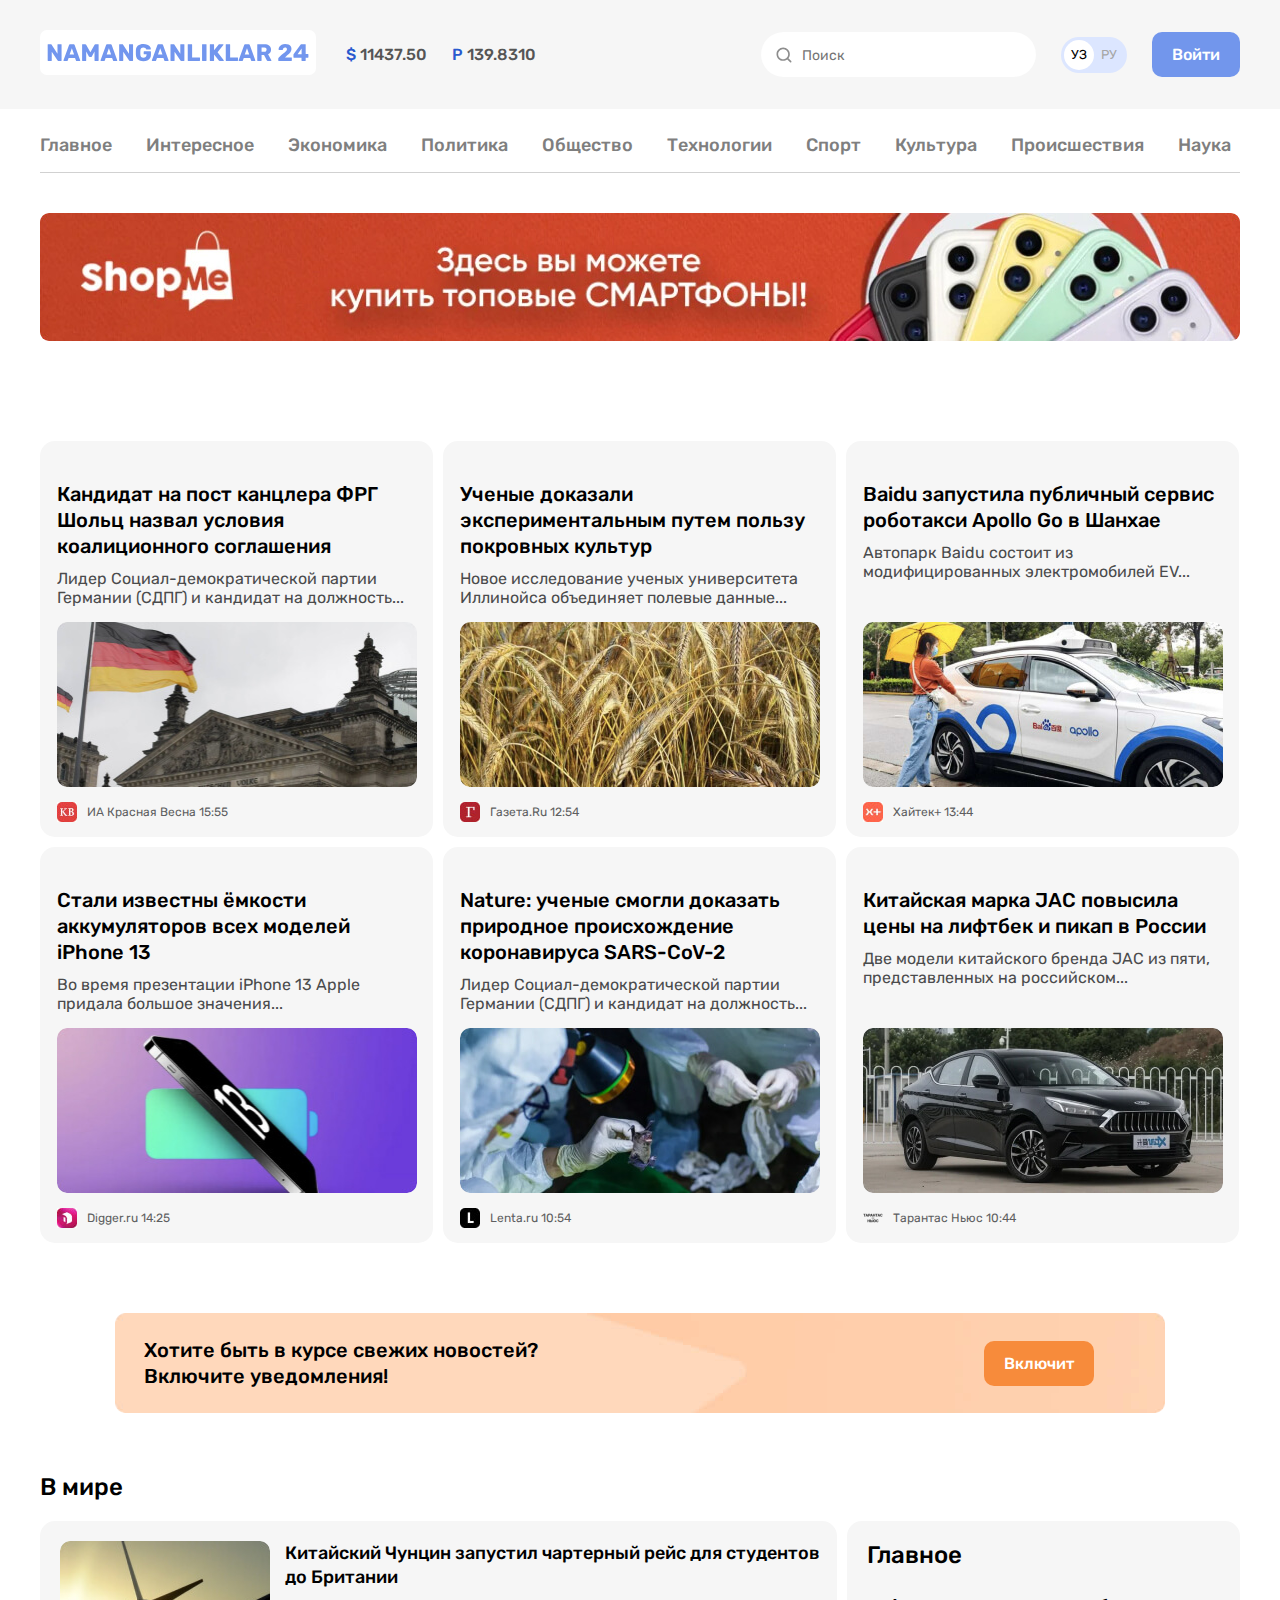
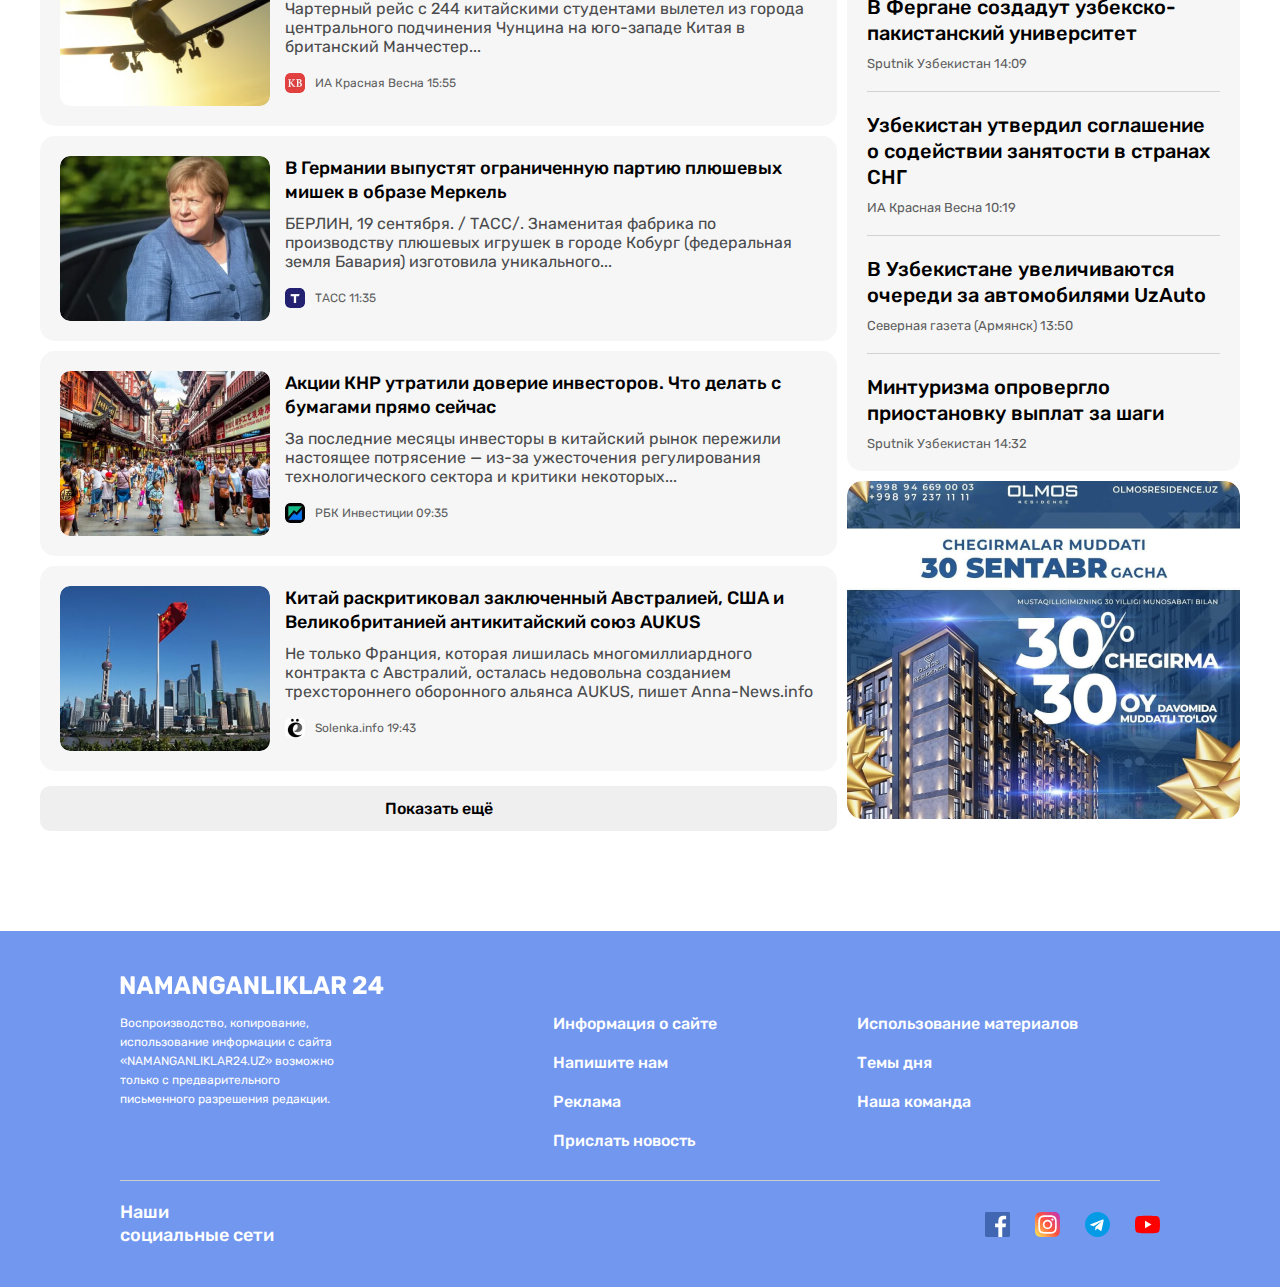
==== commit c92475f0: "add prefix and minifier" ====
--- a/index.html
+++ b/index.html
@@ -6,8 +6,9 @@
   <meta name="viewport" content="width=device-width, initial-scale=1.0">
 
   <!-- CSS -->
-  <link rel="stylesheet" href="css/normalize.css">
-  <link rel="stylesheet" href="css/style.css">
+  <!-- <link rel="stylesheet" href="css/normalize.css"> -->
+  <!-- <link rel="stylesheet" href="css/style.css"> -->
+  <link rel="stylesheet" href="css/stylemini.css">
 
   <!-- GOOGLE FONS -->
   <link rel="preconnect" href="https://fonts.googleapis.com">
@@ -68,16 +69,16 @@
 
       <nav class="site-nav">
         <ul class="site-nav-list">
-          <li class="sitenav-item"><a class="sitenav-link" href="#">Главное </a> </li>
-          <li class="sitenav-item"><a class="sitenav-link" href="#">Интересное </a> </li>
-        <li class="sitenav-item"><a class="sitenav-link" href="#">Экономика </a> </li>
-        <li class="sitenav-item"><a class="sitenav-link" href="#">Политика </a> </li>
-        <li class="sitenav-item"><a class="sitenav-link" href="#">Общество </a> </li>
-        <li class="sitenav-item"><a class="sitenav-link" href="#">Технологии </a> </li>
-        <li class="sitenav-item"><a class="sitenav-link" href="#">Спорт </a> </li>
-        <li class="sitenav-item"><a class="sitenav-link" href="#">Культура </a> </li>
-        <li class="sitenav-item"><a class="sitenav-link" href="#">Происшествия </a> </li>
-        <li class="sitenav-item"><a class="sitenav-link" href="#">Наука </a> </li>
+          <li class="sitenav-item"><a class="sitenav-link" href="index.html">Главное </a> </li>
+          <li class="sitenav-item"><a class="sitenav-link" href="contact.html">Интересное </a> </li>
+        <li class="sitenav-item"><a class="sitenav-link" href="list.html">Экономика </a> </li>
+        <li class="sitenav-item"><a class="sitenav-link" href="list.html">Политика </a> </li>
+        <li class="sitenav-item"><a class="sitenav-link" href="list.html">Общество </a> </li>
+        <li class="sitenav-item"><a class="sitenav-link" href="list.html">Технологии </a> </li>
+        <li class="sitenav-item"><a class="sitenav-link" href="list.html">Спорт </a> </li>
+        <li class="sitenav-item"><a class="sitenav-link" href="list.html">Культура </a> </li>
+        <li class="sitenav-item"><a class="sitenav-link" href="list.html">Происшествия </a> </li>
+        <li class="sitenav-item"><a class="sitenav-link" href="list.html">Наука </a> </li>
       </ul>
     </nav>
 
--- a/css/style.css
+++ b/css/style.css
@@ -108,6 +108,10 @@
   line-height: 17px;
   color: #8D8D8D;
   border:none;
+  background-image: url(../imgs/icon-search.svg);
+  background-size: 20;
+  background-repeat: no-repeat;
+  background-position: 15px center;
 }
 
 /* LANG TOGGLE */
@@ -182,6 +186,10 @@
   padding-bottom: 12px;
   padding-top: 12px;
   border-bottom: 1px solid #d1d1d1;
+
+}
+
+.site-nav:not(:last-child){
   margin-bottom: 40px;
 }
 .site-nav-list {
@@ -319,6 +327,8 @@
   align-items: center;
   background-color: #e67878;
   padding: 24px 71px 24px 29px;
+  background-image: url(../imgs/notification-cta-bg.jpg);
+
 }
 .notification-cta-text {
   font-weight: 500;
@@ -505,6 +515,12 @@
   border-radius: 15px;
 }
 
+.list-sitebar-ad-img{
+  object-fit: cover;
+  width: 393px;
+  height: 553px;
+  border-radius: 15px;
+}
 
 /* SITE-FOOTER */
 footer *:focus{
@@ -514,7 +530,6 @@
 
 .site-footer {
   background-color: #7297ef;
-  /* padding: 40px 100px; */
   color: #fff;
 }
 
@@ -602,9 +617,7 @@
   margin: 0;
   padding: 0;
 }
-.site-footer-socials-item {
-
-}
+
 .site-footer-socials-item:not(:last-child) {
   margin-right: 25px;
 }
@@ -617,5 +630,110 @@
   width: 25px;
   height: 25px;
   object-fit: contain;
-
+}
+
+/* FORM */
+
+.form-fields{
+  margin-bottom: 20px;
+}
+
+.form-field-wrapper{
+  display: flex;
+  justify-content: space-between;
+}
+
+.form-field-wrapper .form-group{
+  width: calc(50% - 5px);
+}
+
+.form-group:not(:last-child) {
+  margin-bottom: 10px;
+}
+
+.form-field {
+  box-sizing: border-box;
+  display: block;
+  width: 100%;
+  padding: 18px 20px;
+  border-radius: 10px;
+  background: #fff;
+  border: 1px solid rgba(0, 0, 0, 0.2);
+}
+
+.form-field-textarea {
+  min-height: 180px;
+  resize: vertical;
+}
+
+  /* CONTACT-SECTION */
+
+.contact-page {
+  margin-top: 10px;
+}
+
+.contact-page-form{
+  display: flex;
+  flex-direction: column;
+  width: 696px;
+  margin-right: 10px;
+}
+.contact-page-content {
+  display: flex;
+}
+
+.contact-page-form-submet{
+  align-self: flex-end;
+}
+
+
+/* CONTACT-SECTION */
+
+.contact-page-info {
+  width: 100%;
+  max-width: 494px;
+  height: 100%;
+  max-height: 310px;
+  border-radius: 10px;
+  background-color: #f6f6f6;
+  color: #000;
+  padding: 20px 25px;
+}
+.contact-page-info-list {
+  list-style: none;
+  padding: 0;
+  margin: 0;
+}
+
+.contact-page-info-item{
+  padding-top: 20px;
+  padding-bottom: 20px;
+}
+.contact-page-info-item:not(:last-child) {
+  border-bottom: 1px solid #000000;
+}
+.contact-page-info-item-heading {
+  font-weight: 500;
+  font-size: 20px;
+  line-height: 24px;
+  margin: 0;
+  margin-bottom: 7px;
+}
+.contact-page-info-item-content {
+  font-size: 16px;
+  line-height: 19px;
+  margin: 0;
+}
+
+@media
+only screen and (-webkit-min-device-pixel-ratio: 2),
+only screen and (   min--moz-device-pixel-ratio: 2),
+only screen and (     -o-min-device-pixel-ratio: 2/1),
+only screen and (        min-device-pixel-ratio: 2),
+only screen and (                min-resolution: 192dpi),
+only screen and (                min-resolution: 2dppx) {
+
+  .notification-cta {
+    background-image: url(../imgs/notification-cta-bg@2x.jpg);
+  }
 }--- a/css/stylemini.css
+++ b/css/stylemini.css
@@ -0,0 +1 @@
+/*! normalize.css v8.0.1 | MIT License | github.com/necolas/normalize.css */button,hr,input{overflow:visible}progress,sub,sup{vertical-align:baseline}body,html{height:100%}.button,.lang-toggle-link,.sitenav-link{text-align:center;text-decoration:none}.site-footer-links-link:hover,abbr[title]{text-decoration:underline}.article-card,.contact-page-form,.news-list,body{-webkit-box-orient:vertical;-webkit-box-direction:normal}html{line-height:1.15;-webkit-text-size-adjust:100%;scroll-behavior:smooth}details,main{display:block}h1{font-size:2em;margin:.67em 0}hr{-webkit-box-sizing:content-box;box-sizing:content-box;height:0}code,kbd,pre,samp{font-family:monospace,monospace;font-size:1em}a{background-color:transparent}abbr[title]{border-bottom:none;-webkit-text-decoration:underline dotted;text-decoration:underline dotted}b,strong{font-weight:bolder}small{font-size:80%}sub,sup{font-size:75%;line-height:0;position:relative}sub{bottom:-.25em}sup{top:-.5em}img{border-style:none}button,input,optgroup,select,textarea{font-family:inherit;font-size:100%;line-height:1.15;margin:0}button,select{text-transform:none}[type=button],[type=reset],[type=submit],button{-webkit-appearance:button}[type=button]::-moz-focus-inner,[type=reset]::-moz-focus-inner,[type=submit]::-moz-focus-inner,button::-moz-focus-inner{border-style:none;padding:0}[type=button]:-moz-focusring,[type=reset]:-moz-focusring,[type=submit]:-moz-focusring,button:-moz-focusring{outline:ButtonText dotted 1px}fieldset{padding:.35em .75em .625em}legend{-webkit-box-sizing:border-box;box-sizing:border-box;color:inherit;display:table;max-width:100%;padding:0;white-space:normal}textarea{overflow:auto}[type=checkbox],[type=radio]{-webkit-box-sizing:border-box;box-sizing:border-box;padding:0}[type=number]::-webkit-inner-spin-button,[type=number]::-webkit-outer-spin-button{height:auto}[type=search]{-webkit-appearance:textfield;outline-offset:-2px}[type=search]::-webkit-search-decoration{-webkit-appearance:none}::-webkit-file-upload-button{-webkit-appearance:button;font:inherit}.currency-rates-tipe,.currency-rates-value{font-weight:500;font-size:16px;line-height:19px}summary{display:list-item}[hidden],template{display:none}.currency-rates,body{display:-webkit-box;display:-ms-flexbox}*{-webkit-box-sizing:border-box;box-sizing:border-box}:focus{outline:#7296ec dotted 5px;outline-offset:3px}body{display:flex;-ms-flex-direction:column;flex-direction:column;margin:0;padding:0;font-family:Rubik,Arial,sans-serif;font-style:normal;font-weight:400;font-size:16px;line-height:22px;color:#4a4b4c;line-height:normal}.container{width:100%;max-width:1240px;padding-right:20px;padding-left:20px;margin-right:auto;margin-left:auto}.site-header-top{background:#f6f6f6;padding-top:30px;padding-bottom:30px;margin-bottom:10px}.article-card-footer,.article-card-horizontal-footer,.site-header-top-container{display:-webkit-box;display:-ms-flexbox;display:flex;-webkit-box-align:center;-ms-flex-align:center;align-items:center}.site-logo{margin-right:30px}.site-footer-logo-link:hover,.site-logo:hover,button:hover{opacity:.8}.article-card-horizontal-heading-link:active,.article-card-link:active,.site-footer-logo-link:active,.site-logo:active,.sitebar-news-card-link:active,.sitenav-link:active,button:active{opacity:.6}.currency-rates{display:flex;-webkit-box-align:center;-ms-flex-align:center;align-items:center;margin:0 auto 0 0;padding:0;list-style:none}.currency-rates-item:not(:last-child),.global-search-form,.lang-toggle,.site-footer-socials-item:not(:last-child){margin-right:25px}.currency-rates-tipe{color:#2959ce}.currency-rates-value{color:#555}.global-search-form-input{width:275px;padding-top:15px;padding-bottom:13px;padding-left:41px;background:url(../imgs/icon-search.svg) 15px center no-repeat #fff;border-radius:60px;font-size:14px;line-height:17px;color:#8d8d8d;border:none;background-size:20}.lang-toggle{display:-webkit-box;display:-ms-flexbox;display:flex;padding:3px;background:#dce6ff;border-radius:39px}.lang-toggle-link{margin:0;width:30px;height:30px;border-radius:50%;font-weight:400;font-size:13px;line-height:30px;color:#a6a6a6}.lang-toggle-link:active{background-color:#fff}.lang-toggle-link-active{background-color:#fff;color:#000}.button{border:none;font-size:16px;line-height:19px;font-weight:500;display:inline-block;padding:13px 20px;border-radius:10px;cursor:pointer}.button-primary{background:#7296ec;color:#fff}.button-orange{background:#f78b3b;color:#fff}.button-block{display:block;width:100%}.site-nav{padding-bottom:12px;padding-top:12px;border-bottom:1px solid #d1d1d1}.site-nav:not(:last-child){margin-bottom:40px}.site-nav-list{display:-webkit-box;display:-ms-flexbox;display:flex;-ms-flex-wrap:wrap;flex-wrap:wrap;-webkit-box-align:center;-ms-flex-align:center;align-items:center;list-style:none;margin:0 auto;padding:0}.sitenav-item{margin-top:4px;margin-bottom:4px}.form-group:not(:last-child),.grid-item,.layout-1-item:not(:last-child),.news-list-item:not(:last-child){margin-bottom:10px}.sitenav-item:not(:last-child){margin-right:34px}.sitenav-link{display:block;font-style:normal;font-weight:500;font-size:18px;line-height:21px;color:#7f7f7f}.article-card-horizontal-heading-link:hover,.article-card-link:hover,.sitebar-news-card-link:hover,.sitenav-link:hover{color:#7296ec}.contact-page-content,.site-footer-about-links,.site-footer-logo-link,.site-footer-socials-link,.site-header-banner-link,.sitebar-ad-link{display:-webkit-box;display:-ms-flexbox;display:flex}.site-header-banner-img{border-radius:9px}.main-content{-webkit-box-flex:1;-ms-flex-positive:1;flex-grow:1;padding-top:50px;padding-bottom:100px}.top-news{display:-webkit-box;display:-ms-flexbox;display:flex;-ms-flex-wrap:wrap;flex-wrap:wrap;padding-top:50px;margin-left:-10px}.grid-item{width:393px;margin-left:10px}.article-card{display:-webkit-box;display:-ms-flexbox;display:flex;-ms-flex-direction:column;flex-direction:column;padding:20px 17px 15px;border-radius:15px;background:#f6f6f6}.article-card-heading{font-weight:500;font-size:20px;line-height:26px;font-style:normal;margin-bottom:10px}.article-card-link{display:inline-block;text-decoration:none;color:#000}.article-card-text{margin-top:0;margin-bottom:15px}.article-card-img{margin-top:auto;display:block;width:360px;height:165px;border-radius:10px;margin-bottom:15px}.article-card-source-icon{display:block;width:20px;height:20px;margin-right:10px}.news-list,.notification-cta{display:-webkit-box;display:-ms-flexbox}.article-card-source-time{font-size:12px;line-height:14px;color:#5e5f61}.notification-cta{border-radius:10px;width:1050px;margin:60px 75px;display:flex;-webkit-box-pack:justify;-ms-flex-pack:justify;justify-content:space-between;-webkit-box-align:center;-ms-flex-align:center;align-items:center;background-color:#e67878;padding:24px 71px 24px 29px;background-image:url(../imgs/notification-cta-bg.jpg)}.notification-cta-text{font-weight:500;font-size:20px;line-height:26px;color:#000}.global-news-heading{font-weight:500;font-size:24px;line-height:28px;color:#000;margin:0 0 20px}.news-list{display:flex;-ms-flex-direction:column;flex-direction:column;margin-bottom:15px}.article-card-horizontal{display:-webkit-box;display:-ms-flexbox;display:flex;-webkit-box-align:start;-ms-flex-align:start;align-items:flex-start;padding:20px 17px 20px 20px;border-radius:15px;background:#f6f6f6}.article-card-horizontal-img{width:210px;height:165px;-o-object-fit:cover;object-fit:cover;margin-right:15px;border-radius:10px}.article-card-horizontal-content{-webkit-box-flex:1;-ms-flex-positive:1;flex-grow:1}.article-card-horizontal-heading{font-weight:500;font-size:18px;line-height:24px;font-style:normal;margin:0 0 10px}.article-card-horizontal-heading-link{margin:0;display:inline-block;text-decoration:none;color:#000}.article-card-horizontal-text{margin:0 0 17px}.article-card-horizontal-source-icon{width:20px;height:20px;border-radius:5px;-o-object-fit:cover;object-fit:cover;margin-right:10px}.article-card-horizontal-source-time{display:block;font-size:12px;line-height:normal;color:#5e5f61}.layout-1,.site-footer-logo-wrapper{display:-webkit-box;display:-ms-flexbox}.layout-1{display:flex;-webkit-box-align:start;-ms-flex-align:start;align-items:flex-start}.layout-2-3-main{width:797px;margin-right:10px}.layout-1-3-sitebar{width:393px}.siteber-news-card{background:#f6f6f6;border-radius:15px;padding:20px}.sitebar-news-card-heading{margin:0 0 25px;font-style:normal;font-weight:500;font-size:24px;line-height:28px;color:#000}.sitebar-news-card-list{padding:0;margin:0;list-style:none}.contact-page-info-item,.sitebar-news-card-item{padding-top:20px;padding-bottom:20px}.sitebar-news-card-item:first-child{padding-top:0}.sitebar-news-card-item:last-child{padding-bottom:0}.sitebar-news-card-item:not(:last-child){border-bottom:1px solid #d2d2d2}.sitebar-news-card-link{font-weight:500;font-size:20px;line-height:26px;font-style:normal;margin:0 0 10px;display:inline-block;text-decoration:none;color:#000}.sitebar-news-card-source-time{font-size:13px;line-height:15px;display:block;color:#5e5f61}.sitebar-ad-img{-o-object-fit:cover;object-fit:cover;width:393px;height:338px;border-radius:15px}.list-sitebar-ad-img{-o-object-fit:cover;object-fit:cover;width:393px;height:553px;border-radius:15px}footer :focus{outline:#fff dotted 3px;outline-offset:2px}.site-footer{background-color:#7297ef;color:#fff}.site-footer-container{padding:40px 100px}.site-footer-logo-wrapper{display:flex;margin-bottom:15px}.site-footer-logo-img{width:264px;height:28px;-o-object-fit:contain;object-fit:contain}.site-footer-about{width:230px;font-size:12px;line-height:19px;margin-right:203px}.site-footer-links{-webkit-box-flex:1;-ms-flex-positive:1;flex-grow:1;display:-webkit-box;display:-ms-flexbox;display:flex}.dite-footer-links-list{margin:0;padding:0 24px 0 0;width:50%;list-style:none;font-weight:500;font-size:16px;line-height:19px}.form-fields,.site-footer-links-item:not(:last-child){margin-bottom:20px}.site-footer-links-link{display:inline-block;text-decoration:none;color:#fff}.site-footer-divider{margin:30px 0 20px;height:1px;border:none;background:#cecece}.site-footer-socials{display:-webkit-box;display:-ms-flexbox;display:flex;-webkit-box-pack:justify;-ms-flex-pack:justify;justify-content:space-between;-webkit-box-align:center;-ms-flex-align:center;align-items:center}.site-footer-socials-text{margin:0;font-weight:500;font-size:18px;line-height:23px}.site-footer-socials-list{display:-webkit-box;display:-ms-flexbox;display:flex;-webkit-box-align:center;-ms-flex-align:center;align-items:center;list-style:none;margin:0;padding:0}.site-footer-socials-img{-ms-flex-negative:0;flex-shrink:0;width:25px;height:25px;-o-object-fit:contain;object-fit:contain}.form-field-wrapper{display:-webkit-box;display:-ms-flexbox;display:flex;-webkit-box-pack:justify;-ms-flex-pack:justify;justify-content:space-between}.form-field-wrapper .form-group{width:calc(50% - 5px)}.form-field{-webkit-box-sizing:border-box;box-sizing:border-box;display:block;width:100%;padding:18px 20px;border-radius:10px;background:#fff;border:1px solid rgba(0,0,0,.2)}.form-field-textarea{min-height:180px;resize:vertical}.contact-page{margin-top:10px}.contact-page-form{display:-webkit-box;display:-ms-flexbox;display:flex;-ms-flex-direction:column;flex-direction:column;width:696px;margin-right:10px}.contact-page-form-submet{-ms-flex-item-align:end;align-self:flex-end}.contact-page-info{width:100%;max-width:494px;height:100%;max-height:310px;border-radius:10px;background-color:#f6f6f6;color:#000;padding:20px 25px}.contact-page-info-list{list-style:none;padding:0;margin:0}.contact-page-info-item:not(:last-child){border-bottom:1px solid #000}.contact-page-info-item-heading{font-weight:500;font-size:20px;line-height:24px;margin:0 0 7px}.contact-page-info-item-content{font-size:16px;line-height:19px;margin:0}@media only screen and (-webkit-min-device-pixel-ratio:2),only screen and (-o-min-device-pixel-ratio:2/1),only screen and (min-device-pixel-ratio:2),only screen and (-webkit-min-device-pixel-ratio:2),only screen and (-o-min-device-pixel-ratio:2/1),only screen and (min-resolution:192dpi),only screen and (min-resolution:2dppx){.notification-cta{background-image:url(../imgs/notification-cta-bg@2x.jpg)}}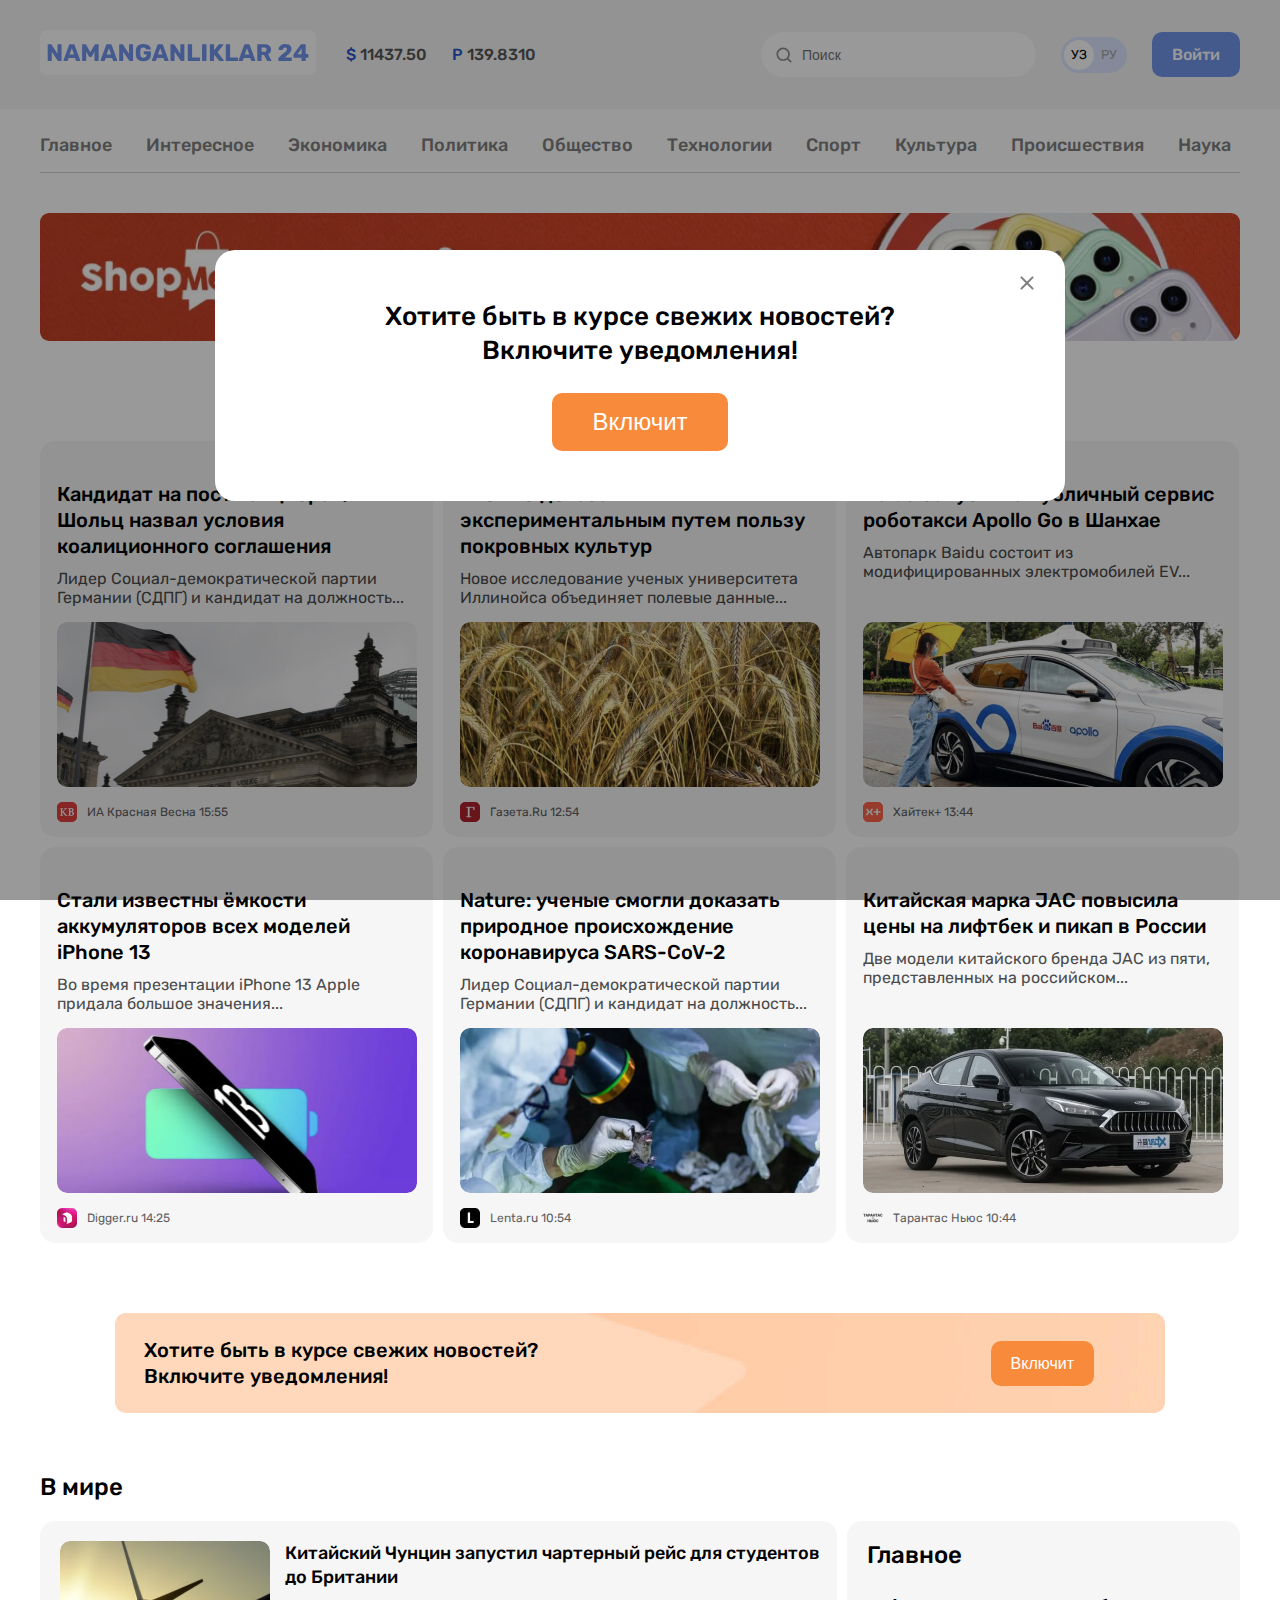
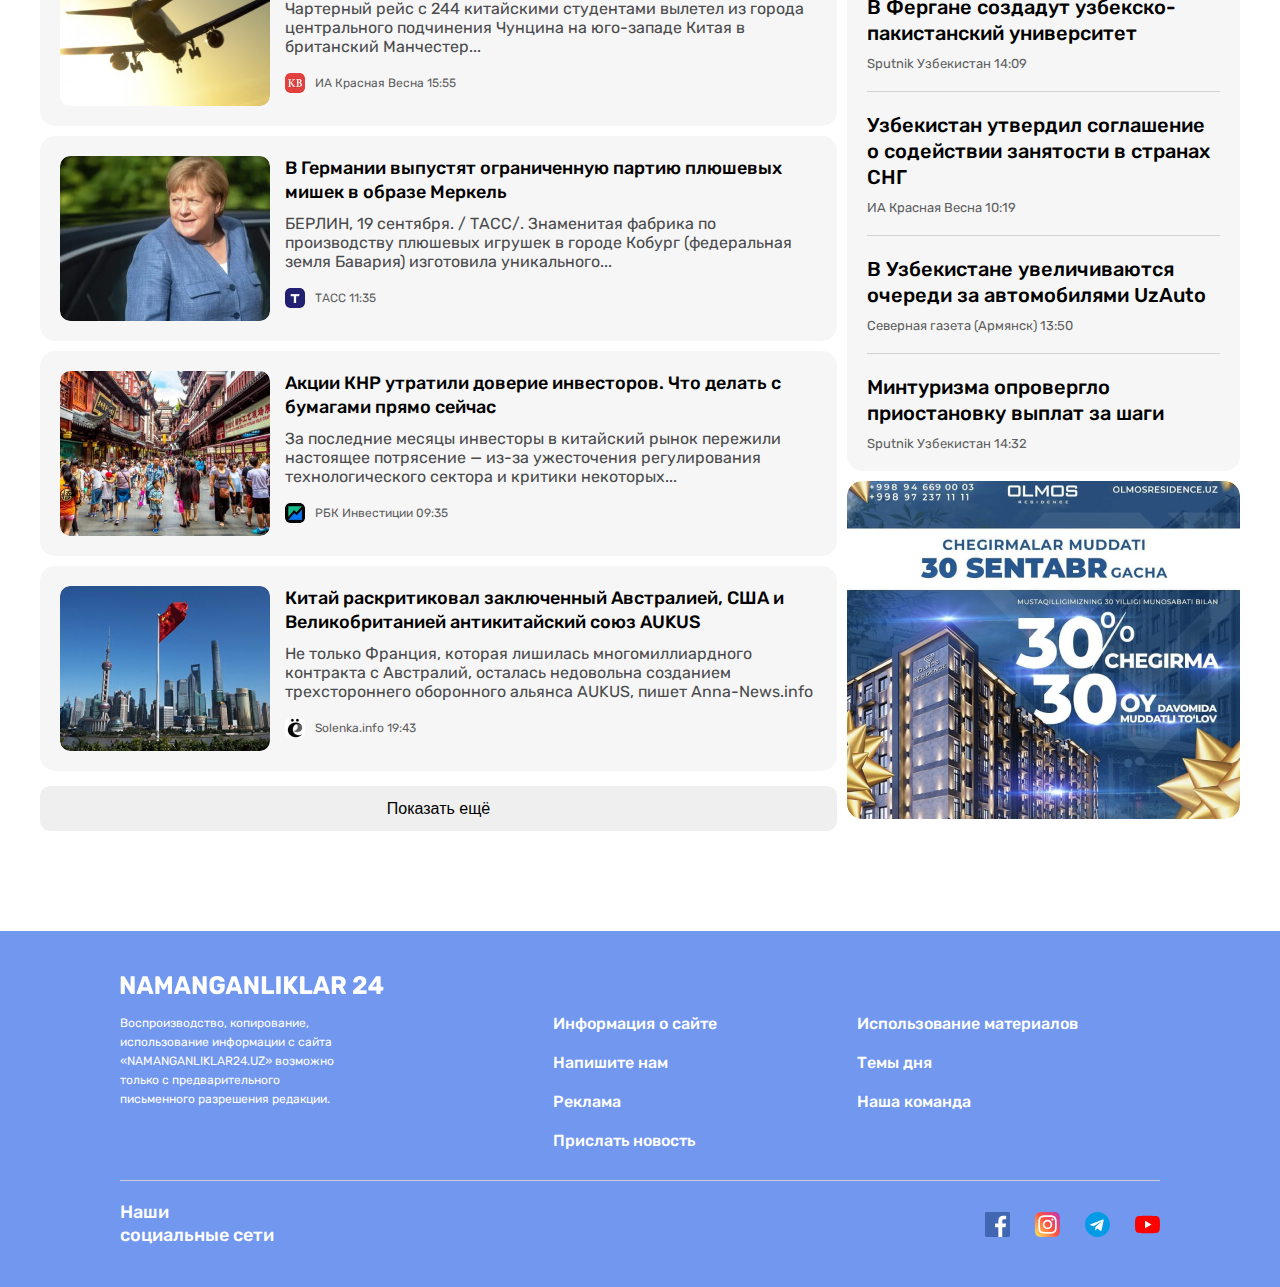
==== commit 2725605c: "chacking all mistakes and add modal & close modal" ====
--- a/index.html
+++ b/index.html
@@ -7,8 +7,8 @@
 
   <!-- CSS -->
   <!-- <link rel="stylesheet" href="css/normalize.css"> -->
-  <!-- <link rel="stylesheet" href="css/style.css"> -->
-  <link rel="stylesheet" href="css/stylemini.css">
+  <link rel="stylesheet" href="css/style.css">
+  <!-- <link rel="stylesheet" href="css/stylemini.css"> -->
 
   <!-- GOOGLE FONS -->
   <link rel="preconnect" href="https://fonts.googleapis.com">
@@ -127,7 +127,8 @@
           </div>
           <img class="article-card-img" src="imgs/grid-news/wheat.jpg" alt="wheat-photo" width="360" height="165" srcset="imgs/grid-news/wheat.jpg 1x, imgs/grid-news/wheat@2x.jpg 2x">
           <footer class="article-card-footer">
-            <img class="article-card-source-icon" src="imgs/grid-news/gazita.ru.jpg" alt="gazita.ru-icon" width="20" height="20" srcset="imgs/grid-news/gazita.ru.jpg 1x, imgs/grid-news/gazita.ru@2x.jpg ">
+            <img class="article-card-source-icon" src="imgs/grid-news/gazita-ru.jpg" alt="gazita-ru-icon" width="20" height="20" srcset="imgs/grid-news/gazita-ru.jpg 1x, imgs/grid-news/gazita-ru@2x.jpg 2x"
+            >
             <div class="article-card-source-time">
               <span class="article-card-source">Газета.Ru</span>
               <time datetime="2023-04-15T12:54:00">12:54</time>
@@ -229,7 +230,7 @@
 
             <!-- 1-item -->
             <div class="news-list-item article-card-horizontal">
-              <img class="article-card-horizontal-img" src="imgs/В мире/airplane.jpg" alt="airplane" width="210" height="165" srcset="imgs/В мире/airplane.jpg 1x, imgs/В мире/airplane@2x.jpg 2x">
+              <img class="article-card-horizontal-img" src="imgs/dunyoda/airplane.jpg" alt="airplane" width="210" height="165" srcset="imgs/dunyoda/airplane.jpg 1x, imgs/dunyoda/airplane@2x.jpg 2x">
 
               <div class="article-card-horizontal-content">
                 <a class="article-card-horizontal-heading-link" href="#">
@@ -249,7 +250,7 @@
 
             <!-- 2-item -->
             <div class="news-list-item article-card-horizontal">
-              <img class="article-card-horizontal-img" src="imgs/В мире/woman.jpg" alt="" width="210" height="165" srcset="imgs/В мире/woman.jpg 1x, imgs/В мире/woman@2x.jpg 2x">
+              <img class="article-card-horizontal-img" src="imgs/dunyoda/woman.jpg" alt="" width="210" height="165" srcset="imgs/dunyoda/woman.jpg 1x, imgs/dunyoda/woman@2x.jpg 2x">
 
               <div class="article-card-horizontal-content">
                 <a class="article-card-horizontal-heading-link" href="#">
@@ -257,7 +258,7 @@
                 </a>     <p class="article-card-horizontal-text">БЕРЛИН, 19 сентября. / ТАСС/. Знаменитая фабрика по производству плюшевых игрушек в городе Кобург (федеральная земля Бавария) изготовила уникального...</p>
 
                 <footer class="article-card-horizontal-footer">
-                  <img class="article-card-horizontal-source-icon" src="imgs/В мире/tacc.jpg" alt="krasnaya-visna-logo" width="20" height="20" srcset="imgs/В мире/tacc.jpg 1x, imgs/В мире/tacc@2x.jpg 2x">
+                  <img class="article-card-horizontal-source-icon" src="imgs/dunyoda/tacc.jpg" alt="krasnaya-visna-logo" width="20" height="20" srcset="imgs/dunyoda/tacc.jpg 1x, imgs/dunyoda/tacc@2x.jpg 2x">
                   <div class="article-card-horizontal-source-time">
                     <span class="article-card-horizontal-source">ТАСС</span>
                     <time datetime="2023-04-15T11:35:00">11:35</time>
@@ -268,7 +269,7 @@
 
             <!-- 3-item -->
             <div class="news-list-item article-card-horizontal">
-              <img class="article-card-horizontal-img" src="imgs/В мире/street.jpg" alt="street with people" width="210" height="165" srcset="imgs/В мире/street.jpg 1x, imgs/В мире/street@2x.jpg 2x">
+              <img class="article-card-horizontal-img" src="imgs/dunyoda/street.jpg" alt="street with people" width="210" height="165" srcset="imgs/dunyoda/street.jpg 1x, imgs/dunyoda/street@2x.jpg 2x">
 
               <div class="article-card-horizontal-content">
                 <a class="article-card-horizontal-heading-link" href="#">
@@ -276,7 +277,7 @@
                 </a>    <p class="article-card-horizontal-text">За последние месяцы инвесторы в китайский рынок пережили настоящее потрясение — из-за ужесточения регулирования технологического сектора и критики некоторых...</p>
 
                 <footer class="article-card-horizontal-footer">
-                  <img class="article-card-horizontal-source-icon" src="imgs/В мире/rbk.jpg" alt="krasnaya-visna-logo" width="20" height="20" srcset="imgs/В мире/rbk.jpg 1x, imgs/В мире/rbk@2x.jpg 2x">
+                  <img class="article-card-horizontal-source-icon" src="imgs/dunyoda/rbk.jpg" alt="krasnaya-visna-logo" width="20" height="20" srcset="imgs/dunyoda/rbk.jpg 1x, imgs/dunyoda/rbk@2x.jpg 2x">
                   <div class="article-card-horizontal-source-time">
                     <span class="article-card-horizontal-source">РБК Инвестиции</span>
                     <time datetime="2023-04-15T09:35:00">09:35</time>
@@ -287,7 +288,7 @@
 
             <!-- 4-item -->
             <div class="news-list-item article-card-horizontal">
-              <img class="article-card-horizontal-img" src="imgs/В мире/AUKUS.jpg" alt="chines flag" width="210" height="165" srcset="imgs/В мире/AUKUS.jpg 1x, imgs/В мире/AUKUS@2x.jpg 2x">
+              <img class="article-card-horizontal-img" src="imgs/dunyoda/AUKUS.jpg" alt="chines flag" width="210" height="165" srcset="imgs/dunyoda/AUKUS.jpg 1x, imgs/dunyoda/AUKUS@2x.jpg 2x">
 
               <div class="article-card-horizontal-content">
                 <a class="article-card-horizontal-heading-link" href="#">
@@ -297,7 +298,7 @@
                 <p class="article-card-horizontal-text">Не только Франция, которая лишилась многомиллиардного контракта с Австралий, осталась недовольна созданием трехстороннего оборонного альянса AUKUS, пишет Anna-News.info</p>
 
                 <footer class="article-card-horizontal-footer">
-                  <img class="article-card-horizontal-source-icon" src="imgs/В мире/salinka.info.jpg" alt="krasnaya-visna-logo" width="20" height="20" srcset="imgs/В мире/salinka.info.jpg 1x, imgs/В мире/salinka.info@2x.jpg 2x">
+                  <img class="article-card-horizontal-source-icon" src="imgs/dunyoda/salinka.info.jpg" alt="krasnaya-visna-logo" width="20" height="20" srcset="imgs/dunyoda/salinka.info.jpg 1x, imgs/dunyoda/salinka.info@2x.jpg 2x">
                   <div class="article-card-horizontal-source-time">
                     <span class="article-card-horizontal-source">Solenka.info</span>
                     <time datetime="2023-04-15T19:43:00">19:43</time>
@@ -438,25 +439,25 @@
           <ul class="site-footer-socials-list">
             <li class="site-footer-socials-item">
               <a href="#" class="site-footer-socials-link">
-                <img class="site-footer-socials-img" src="imgs/icon-facebook.svg" alt="Facebook" width="25px" height="25px">
+                <img class="site-footer-socials-img" src="imgs/icon-facebook.svg" alt="Facebook" width="25" height="25">
               </a>
             </li>
 
             <li class="site-footer-socials-item">
               <a href="https://www.instagram.com/namanganliklar24.uz/" class="site-footer-socials-link" target="_blank">
-                <img class="site-footer-socials-img" src="imgs/icon-instagram.svg" alt="Instagram" width="25px" height="25px">
+                <img class="site-footer-socials-img" src="imgs/icon-instagram.svg" alt="Instagram" width="25" height="25">
               </a>
             </li>
 
             <li class="site-footer-socials-item">
               <a href="https://tg-me.com/NAMANGANLIKLAR" class="site-footer-socials-link">
-                <img class="site-footer-socials-img" src="imgs/icon-telegram.svg" alt="Telegram" width="25px" height="25px">
+                <img class="site-footer-socials-img" src="imgs/icon-telegram.svg" alt="Telegram" width="25" height="25">
               </a>
             </li>
 
             <li class="site-footer-socials-item">
               <a href="https://www.youtube.com/@Namanganliklar24" class="site-footer-socials-link">
-                <img class="site-footer-socials-img" src="imgs/icon-youtube.svg" alt="YouTube" width="25px" height="25px">
+                <img class="site-footer-socials-img" src="imgs/icon-youtube.svg" alt="YouTube" width="25" height="25">
               </a>
             </li>
 
@@ -465,5 +466,25 @@
 
     </div>
   </footer>
+
+  <!-- MODAL -->
+  <section class="modal modal-open" id="notification-modal">
+    <div class="modal-dealog">
+      <div class="modal-content">
+        <h2 class="visually-hidden">Habarnoma</h2>
+        <button class="modal-close" type="button" aria-label="modal-closer">
+          <img src="imgs/icon-close.svg" alt="" width="24" height="24">
+        </button>
+        <p class="modam-lead">
+          Хотите быть в курсе свежих новостей? <br> Включите уведомления!
+        </p>
+        <div class="modal-actions">
+          <button class="button-orange button button-big" type="button">Включит</button>
+        </div>
+      </div>
+    </div>
+  </section>
+
+  <script src="js/main.js"></script>
 </body>
 </html>--- a/css/style.css
+++ b/css/style.css
@@ -1,15 +1,20 @@
-*{
+html{
   box-sizing: border-box;
+  height: 100%;
+  scroll-behavior: smooth;
+}
+
+*,
+::before,
+::after{
+box-sizing: inherit;
 }
 
 *:focus{
   outline: 5px dotted #7296ec;
   outline-offset: 3px;
 }
-html{
-  height: 100%;
-  scroll-behavior: smooth;
-}
+
 body{
   display: flex;
   flex-direction: column;
@@ -26,6 +31,17 @@
 
 }
 
+/* VISUALLY HIDDEN */
+.visually-hidden {
+  position: absolute;
+  width: 1px;
+  height: 1px;
+  margin: -1px;
+  border: 0;
+  padding: 0;
+  clip: rect(0 0 0 0);
+  overflow: hidden;
+}
 
 /* CONTAINER */
 
@@ -168,10 +184,20 @@
   color:#ffffff;
 }
 
+.button-big{
+  color: #FFF;
+  line-height: 28px;
+  font-size: 24px;
+  font-weight: 500;
+  line-height: normal;
+  padding: 15px 40px;
+}
+
 .button-block{
   display: block;
   width: 100%;
 }
+
 button:hover{
   opacity: 0.8;
 }
@@ -725,6 +751,63 @@
   margin: 0;
 }
 
+/* MODAL */
+.modal{
+  display: none;
+  position: fixed;
+  z-index: 999;
+  left: 0;
+  top: 0;
+  width: 100%;
+  height: 100%;
+  padding-bottom: 50px;
+  padding-top: 250px;
+  overflow: auto;
+  background-color: rgba(0, 0, 0, 0.4);
+}
+
+.modal-open{
+  display: block;
+}
+
+.modal-dealog{
+  width: 100%;
+  max-width: 850px;
+  margin-left: auto;
+  margin-right: auto;
+}
+.modal-content{
+  position: relative;
+  background-color: #fff;
+  padding: 50px;
+  border-radius: 20px;
+}
+.modal-close{
+  position: absolute;
+  top: 20px;
+  right: 20px;
+  display: block;
+  border: none;
+  background-color: transparent;
+}
+.modam-lead{
+  color: #000;
+  text-align: center;
+  font-size: 26px;
+  font-weight: 500;
+  line-height: 34px;
+  margin-top: 0;
+  margin-bottom: 25px;
+}
+
+.modal-actions{
+  display: flex;
+  justify-content: center;
+  align-items: center;
+
+}
+
+
 @media
 only screen and (-webkit-min-device-pixel-ratio: 2),
 only screen and (   min--moz-device-pixel-ratio: 2),
